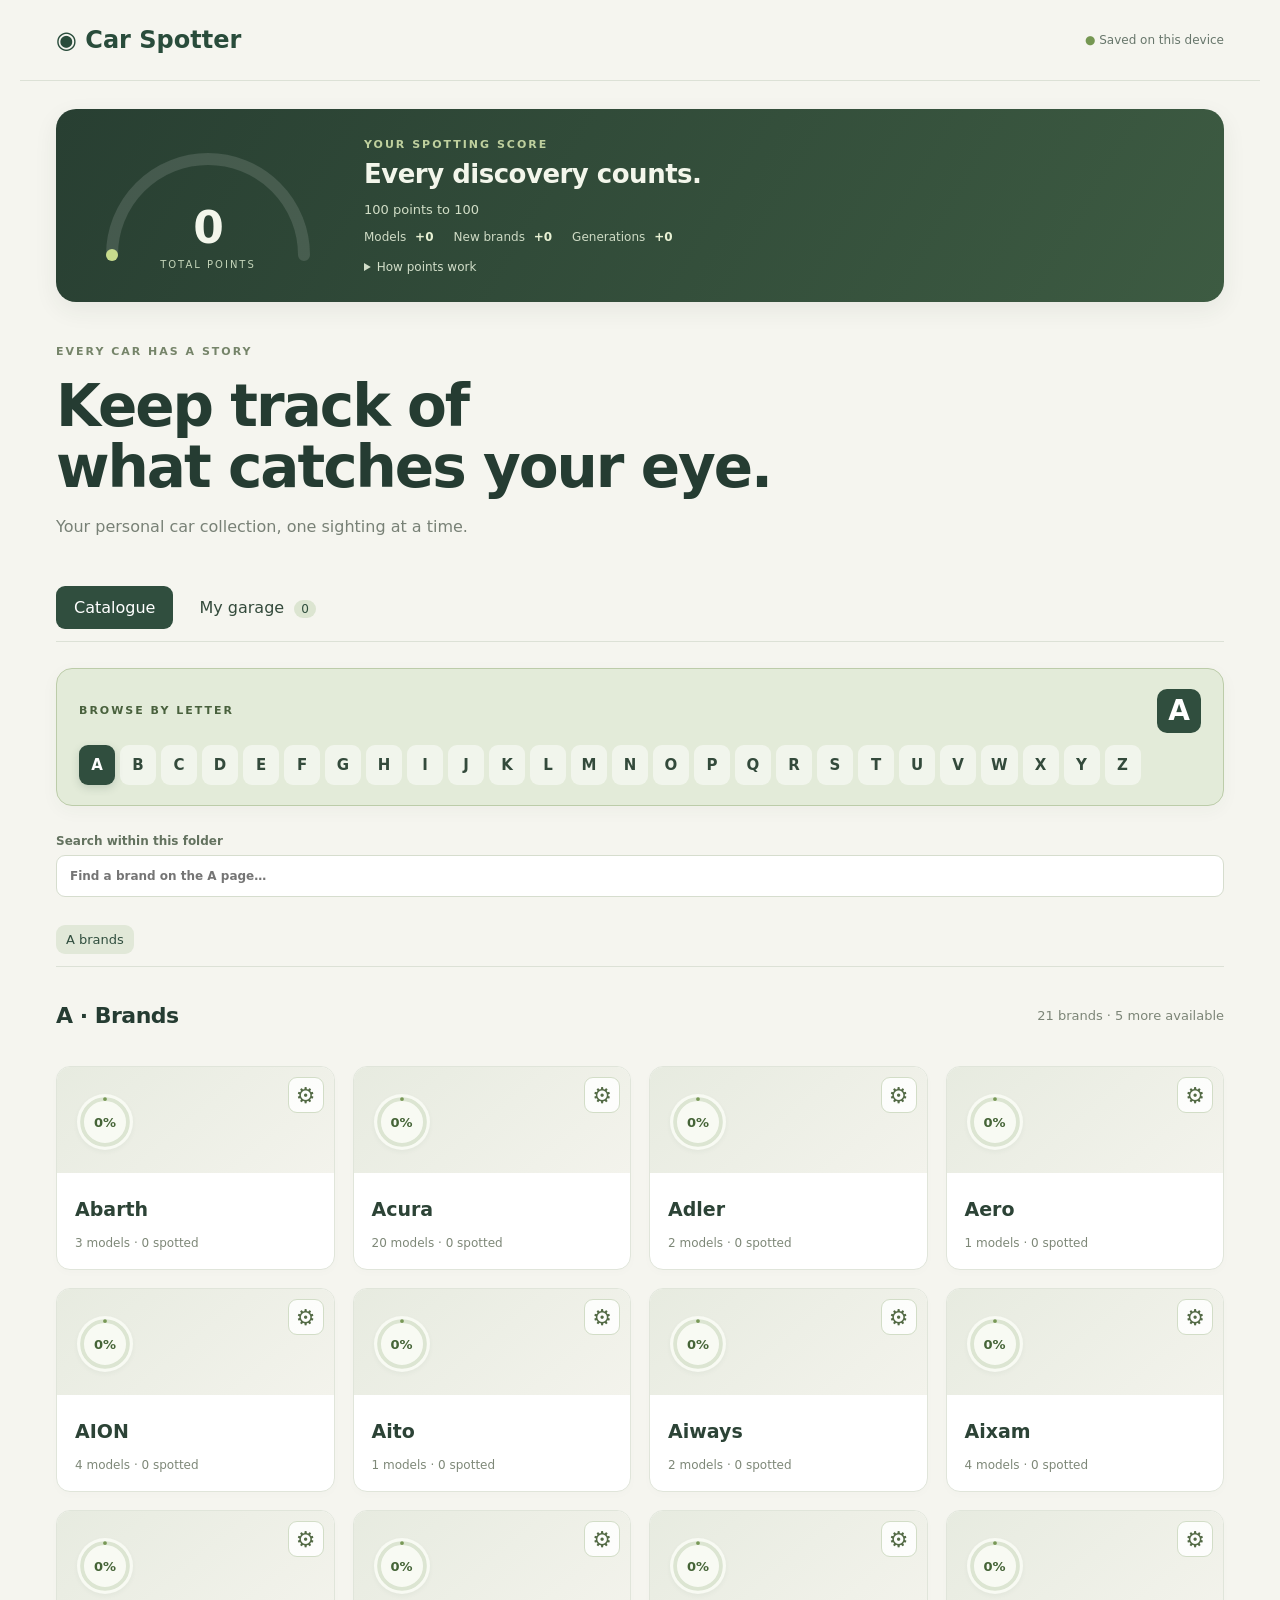
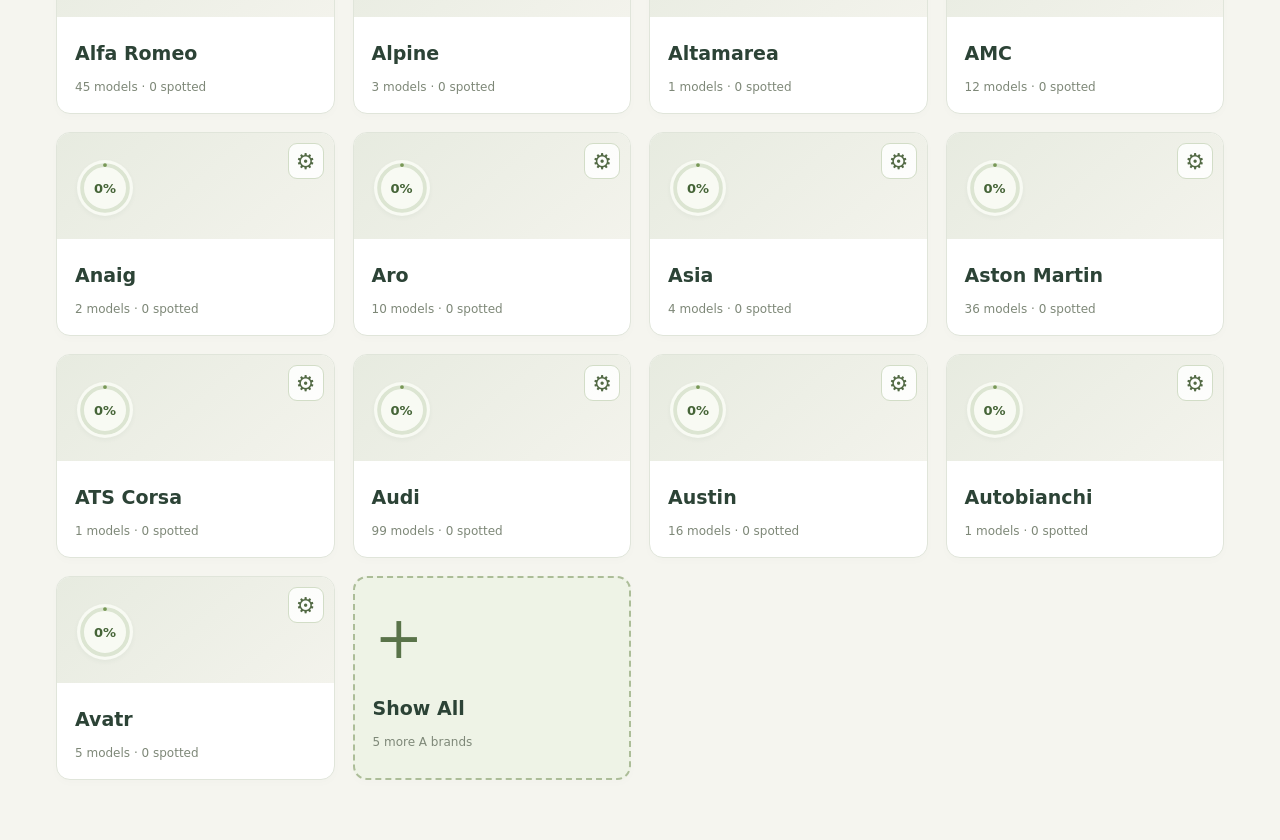
==== web/index.html @ e7f04f4d "Add discovery points system and home score gauge" ====
<!doctype html>
<html lang="en">
<head>
<meta charset="utf-8"><meta name="viewport" content="width=device-width, initial-scale=1">
<title>Car Spotter</title><link rel="stylesheet" href="styles.css">
</head>
<body>
<header><a class="logo" href="#">◉ Car Spotter</a><span class="local">Saved on this device</span></header>
<main>
<section class="score-panel" aria-labelledby="score-heading">
  <div class="score-instrument" id="score-gauge" role="img" aria-label="0 total points">
    <svg viewBox="0 0 240 145" aria-hidden="true"><path class="score-track" d="M 24 122 A 96 96 0 0 1 216 122"/><path id="score-fill" d="M 24 122 A 96 96 0 0 1 216 122" pathLength="100" stroke-dasharray="0 100"/></svg>
    <div class="score-reading"><strong id="score-total" aria-live="polite">0</strong><span>TOTAL POINTS</span></div>
  </div>
  <div class="score-copy"><p class="eyebrow">YOUR SPOTTING SCORE</p><h2 id="score-heading">Every discovery counts.</h2><p id="score-target">100 points to 100</p><div class="score-breakdown"><span>Models <b id="score-models">+0</b></span><span>New brands <b id="score-brands">+0</b></span><span>Generations <b id="score-generations">+0</b></span></div>
  <details class="score-rules"><summary>How points work</summary><p>+1 for each distinct model, +20 for the first discovery of each brand, and +1 for each distinct identified generation. Engine and trim choices, photos, and repeat sightings add no extra points.</p><p>Example: your first BMW X5 earns 21 points; identifying it as an F15 adds 1 more. Identifying a different X5 generation adds 1 point. Scores reflect your saved sightings, including earlier sightings. Deleting the last record of a discovery removes its points.</p><p>Your score is saved through sightings in this browser. Account sync is not available yet.</p></details></div>
</section>
<section class="intro"><p class="eyebrow">EVERY CAR HAS A STORY</p><h1>Keep track of<br>what catches your eye.</h1><p>Your personal car collection, one sighting at a time.</p></section>
<nav aria-label="Views"><button id="catalogue-tab" class="active">Catalogue</button><button id="garage-tab">My garage <span id="count">0</span></button></nav>
<p id="status" role="status"></p>
<nav id="alphabet" aria-label="Filter brands by first letter"></nav>
<section id="catalogue-view">
<div class="filters"><label class="search">Search within this folder<input id="search" type="search" placeholder="Find a brand…"></label></div>
<nav id="breadcrumbs" aria-label="Catalogue folders"></nav>
<div class="section-heading"><h2 id="folder-title">Brands</h2><span id="results"></span></div>
<div id="folder-info"></div>
<div id="cars" class="grid"></div>
<section id="additional-section" hidden aria-labelledby="additional-title"><h3 id="additional-title">More brands</h3><div id="additional-brands" class="grid"></div></section><button id="more" class="secondary">Show more cars</button>
</section>
<section id="garage-view" hidden><div class="section-heading"><h2>Your collection</h2><span id="progress"></span></div><p class="muted">Repeat sightings are welcome. Your photos stay in this browser.</p><div id="sightings" class="grid"></div><button id="export" class="secondary">Export sightings backup</button></section>
</main>
<dialog id="detail"><button class="close" aria-label="Close car card">×</button><div id="detail-content"></div></dialog>
<dialog id="log"><button class="close" aria-label="Close sighting form">×</button><p class="eyebrow">ADD TO YOUR COLLECTION</p><h2 id="log-title"></h2><form id="log-form"><label>Generation<select id="generation"></select></label><label>Specification<select id="specification"></select></label><label>Short note <span class="muted">optional</span><textarea id="note" maxlength="500" rows="3" placeholder="Where did you see it? What stood out?"></textarea></label><label class="photo-picker">Photo <span class="muted">optional</span><input id="photo" type="file" accept="image/*"></label><img id="preview" alt="Selected sighting photo" hidden><p class="muted small">A photo records your sighting; it is not independently verified.</p><p id="form-error" role="alert"></p><button type="submit" class="primary">Save sighting</button></form></dialog>
<script type="module" src="app.js"></script>
</body></html>
---- web/styles.css ----
:root{font-family:Inter,ui-sans-serif,system-ui,sans-serif;color:#253c32;background:#f5f5ef;font-synthesis:none}*{box-sizing:border-box}body{margin:0}header{max-width:1240px;margin:auto;padding:26px 36px;display:flex;align-items:center;justify-content:space-between;border-bottom:1px solid #dce1d6}.logo{text-decoration:none;color:#294c3b;font-size:24px;font-weight:750}.local{font-size:12px;color:#67766b}.local:before{content:'● ';color:#759752}main{max-width:1240px;margin:auto;padding:0 36px 60px}.intro{padding:54px 0 34px}.eyebrow{font-size:11px;letter-spacing:2px;font-weight:750;color:#758469}h1{font-size:clamp(36px,5vw,58px);line-height:1.06;letter-spacing:-2px;font-weight:650;margin:18px 0}h2{font-size:22px;letter-spacing:-.5px}.intro>p:last-child,.muted{color:#788176}nav{display:flex;gap:8px;border-bottom:1px solid #dce1d6;padding-bottom:12px}button,input,select,textarea{font:inherit}button{cursor:pointer;border:0;border-radius:9px;padding:12px 18px;color:#334a3b;background:transparent}button:hover{background:#e2e8dc}button:disabled{opacity:.5;cursor:wait}nav .active,.primary{background:#304e3e;color:white}nav .active:hover,.primary:hover{background:#243f30}#count{background:#dce5d1;color:#304e3e;border-radius:12px;padding:2px 7px;margin-left:5px;font-size:12px}.filters{display:flex;gap:16px;margin:28px 0}label{display:block;font-size:12px;font-weight:650;color:#63725f}input,select,textarea{display:block;width:100%;border:1px solid #d6ddce;border-radius:9px;padding:13px;background:#fff;color:#283e31;margin-top:7px;outline-offset:3px}.search{flex:1}.filters>label:last-child{width:230px}.section-heading{display:flex;align-items:center;justify-content:space-between;gap:12px}.section-heading>span{color:#7c8577;font-size:13px}.grid{display:grid;grid-template-columns:repeat(4,minmax(0,1fr));gap:18px}.card{background:#fff;border:1px solid #e0e5da;border-radius:14px;overflow:hidden;text-align:left;padding:0;color:#2c4336;box-shadow:0 3px 10px #22332204}.card:hover{background:#fff;box-shadow:0 5px 20px #22332212;transform:translateY(-2px)}.visual{height:146px;background:linear-gradient(140deg,#e7ebe0,#f3f3ec);display:flex;align-items:center;justify-content:center;position:relative}.visual svg{width:140px;color:#93a18b}.placeholder{position:absolute;bottom:10px;font-size:10px;color:#788574}.card-body{padding:18px}.brand-name{font-size:10px;letter-spacing:1.5px;text-transform:uppercase;color:#829174}.car-name{font-size:19px;font-weight:650;margin:7px 0 12px;overflow-wrap:anywhere}.meta{font-size:12px;color:#7e8878}.badge{color:#496b35;background:#eef3e5;padding:4px 7px;border-radius:6px;font-size:11px;float:right}.secondary{border:1px solid #d5deca;background:#fdfdf8;margin:26px auto 0;display:block}#status{color:#856326;font-size:13px;min-height:0}#status:empty{display:none}dialog{border:1px solid #dce3d4;border-radius:20px;width:min(520px,calc(100% - 28px));max-height:90vh;padding:28px;color:#2c4336;background:#fafbf6}dialog::backdrop{background:#17271d80;backdrop-filter:blur(4px)}.close{float:right;font-size:26px;padding:0 7px}.detail-visual{margin:18px -4px;border-radius:12px;overflow:hidden}.detail-visual .visual{height:190px}dialog h2{font-size:28px}dialog form label{margin:18px 0}dialog .primary{width:100%;margin-top:10px}.small{font-size:12px;line-height:1.5}#preview,.sighting-photo{width:100%;max-height:240px;object-fit:contain;border-radius:8px}#form-error{color:#a0382e}.sighting-photo{height:146px;object-fit:cover}.empty{grid-column:1/-1;background:#ebeee3;padding:40px;border-radius:14px;text-align:center}.note{white-space:pre-wrap;overflow-wrap:anywhere;font-size:14px;line-height:1.5}.delete{color:#975347;border:1px solid #e7d8ce;padding:7px 12px;margin-top:14px;font-size:12px}.date{font-size:12px;color:#818a7a}#detail-content .primary{width:100%}body:has(dialog[open]){overflow:hidden}@media(max-width:1000px){.grid{grid-template-columns:repeat(3,minmax(0,1fr))}}@media(max-width:720px){header{padding:20px}.local{font-size:10px}main{padding:0 20px 40px}.intro{padding-top:34px}.grid{grid-template-columns:repeat(2,minmax(0,1fr))}.filters{flex-direction:column}.filters>label:last-child{width:100%}.section-heading{align-items:flex-start}.visual{height:120px}.card-body{padding:13px}.car-name{font-size:17px}.badge{float:none;display:inline-block;margin-top:6px}.section-heading>span{padding-top:22px;font-size:11px}}@media(max-width:360px){.grid{grid-template-columns:1fr}}

#breadcrumbs{align-items:center;flex-wrap:wrap;margin-bottom:18px;font-size:13px;color:#849078}#breadcrumbs button{padding:7px 10px}#breadcrumbs button:last-child{background:#e1e8d8;color:#304e3e}.folder-icon{font-size:66px;color:#8a9d71;padding:16px 20px 0;background:linear-gradient(140deg,#e7ebe0,#f3f3ec)}.folder-card{min-height:180px}.spec-panel{max-width:560px;background:white;border:1px solid #e0e5da;border-radius:14px;padding:22px;margin-bottom:24px}#folder-info{margin-bottom:20px}[hidden]{display:none!important}

#alphabet{display:flex;flex-wrap:wrap;gap:5px;margin-top:26px;padding:12px;border:1px solid #dce1d6;border-radius:12px;background:#fafbf6}#alphabet button{padding:8px 10px;min-width:34px;font-size:13px;font-weight:650}#alphabet button[aria-pressed=true]{background:#304e3e;color:white}#alphabet button:disabled{opacity:.28;cursor:default}#alphabet button:focus-visible{outline:2px solid #496b35;outline-offset:2px}

#alphabet{display:block;padding:20px 22px;background:#e3ebd9;border:1px solid #bccca9;box-shadow:0 5px 18px #304e3e0a;border-radius:16px}.alphabet-heading{display:flex;justify-content:space-between;align-items:center;margin-bottom:12px}.alphabet-heading .eyebrow{color:#49613d;letter-spacing:2px}.letter-current{display:flex;align-items:center;justify-content:center;width:44px;height:44px;background:#304e3e;border-radius:10px;color:white;font-size:28px;font-weight:750}.alphabet-letters{display:flex;gap:5px;flex-wrap:wrap}#alphabet button{min-width:36px;min-height:40px;font-size:15px;background:#ffffff80}#alphabet button[aria-pressed=true]{background:#304e3e;box-shadow:0 3px 8px #304e3e30}.show-all-card{border:2px dashed #acbd98;background:#eef3e6}.show-all-card .folder-icon{background:transparent;color:#597349;font-size:58px}.show-all-card:hover{background:#e3ecd8}#additional-section{border-top:1px solid #d2ddc7;margin-top:32px;padding-top:16px}#additional-title{color:#647657;font-weight:600}@media(max-width:720px){#alphabet{padding:16px}.alphabet-letters{gap:4px}#alphabet button{min-width:34px;padding:8px}.letter-current{font-size:24px;width:38px;height:38px}}

.brand-card{position:relative;overflow:visible}.brand-open{display:block;text-align:left;width:100%;height:100%;padding:0;border-radius:13px;overflow:hidden;color:inherit;background:transparent}.brand-open:hover{background:transparent}.card-settings{position:absolute;top:10px;right:10px;z-index:1}.card-settings[open]{z-index:5}.card-settings summary{list-style:none;cursor:pointer;display:flex;align-items:center;justify-content:center;width:36px;height:36px;background:#ffffffd9;border:1px solid #d2ddc7;border-radius:9px;font-size:22px;color:#536a45}.card-settings summary::-webkit-details-marker{display:none}.card-settings summary:focus-visible{outline:2px solid #304e3e;outline-offset:2px}.card-settings-menu{position:absolute;right:0;top:42px;min-width:200px;padding:6px;background:white;border:1px solid #d5deca;border-radius:10px;box-shadow:0 8px 24px #21362322}.card-settings-menu button{display:block;width:100%;text-align:left;font-size:13px;white-space:nowrap}.brand-card:has(.card-settings[open]){z-index:4}.brand-card:hover{transform:none}
@media(max-width:720px){.brand-card:nth-child(odd) .card-settings-menu{left:0;right:auto}}
.folder-art{position:relative}.folder-art .folder-icon{min-height:106px}.completion-circle{position:absolute;left:20px;top:27px;width:56px;height:56px;display:grid;place-items:center;color:#456437;background:#f8faf3;border-radius:50%;box-shadow:0 2px 5px #304e3e0c}.folder-art:has(.completion-circle) .folder-icon{color:transparent}.completion-circle svg{position:absolute;width:100%;height:100%;transform:rotate(-90deg)}.completion-circle circle{fill:none;stroke-width:3}.completion-track{stroke:#dce5d2}.completion-fill{stroke:#789856;stroke-linecap:round}.completion-circle>span{font-size:13px;font-weight:750}.completion-circle.complete{color:#28583a;background:#eff7e9}.complete .completion-fill{stroke:#377446}.completion-circle.unavailable{color:#8a9383}.completion-circle.unavailable .completion-fill{stroke:none}
.score-panel{margin:28px 0 0;padding:24px 32px;display:flex;align-items:center;gap:36px;border-radius:20px;background:linear-gradient(120deg,#283f32,#3d5b42);color:#f3f6eb;box-shadow:0 8px 24px #263b3012}.score-instrument{position:relative;width:240px;flex-shrink:0}.score-instrument svg{display:block;width:100%}.score-track,#score-fill{fill:none;stroke-width:12;stroke-linecap:round}.score-track{stroke:#ffffff20}#score-fill{stroke:#c7db8c;transition:stroke-dasharray .5s ease}.score-reading{position:absolute;left:0;right:0;bottom:8px;text-align:center;display:flex;flex-direction:column}.score-reading strong{font-size:44px;line-height:1.15;font-variant-numeric:tabular-nums;letter-spacing:-1px}.score-reading span{font-size:10px;letter-spacing:2px;color:#c4d4b9;margin-top:5px}.score-copy{flex:1;min-width:0}.score-copy .eyebrow{color:#bfd09e;margin:0 0 8px}.score-copy h2{font-size:26px;margin:0 0 8px}.score-copy>p:not(.eyebrow){font-size:13px;color:#d1ddc6}.score-breakdown{display:flex;flex-wrap:wrap;gap:8px 20px;font-size:12px;color:#cfdbc5}.score-breakdown b{color:#e8f1d4;margin-left:5px}.score-rules{margin-top:16px;font-size:12px;color:#d2dec9}.score-rules summary{cursor:pointer;width:fit-content}.score-rules p{max-width:640px;line-height:1.6}.intro{padding-top:32px}@media(max-width:720px){.score-panel{padding:20px;gap:14px;flex-direction:column;align-items:stretch}.score-instrument{width:210px;align-self:center}.score-copy h2{font-size:23px}.score-breakdown{gap:8px 15px}.score-reading strong{font-size:38px}}@media(prefers-reduced-motion:reduce){#score-fill{transition:none}}
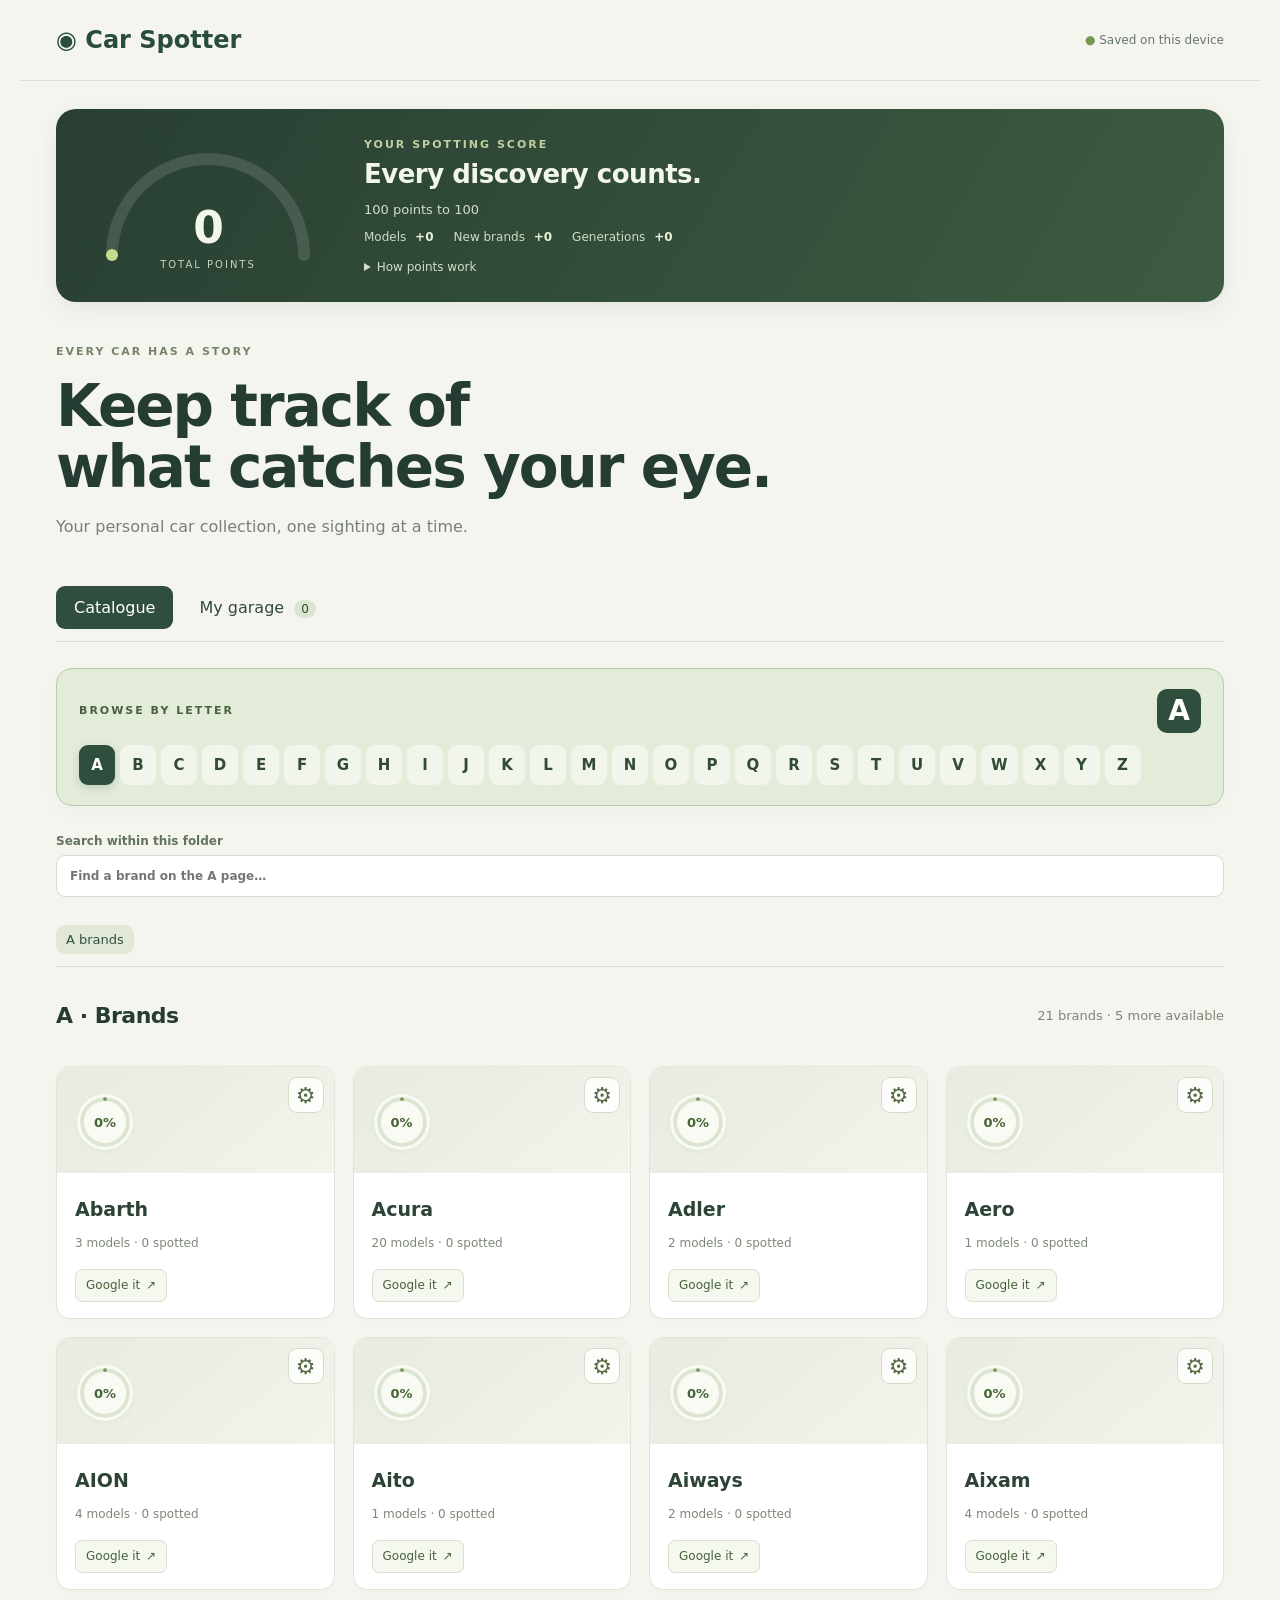
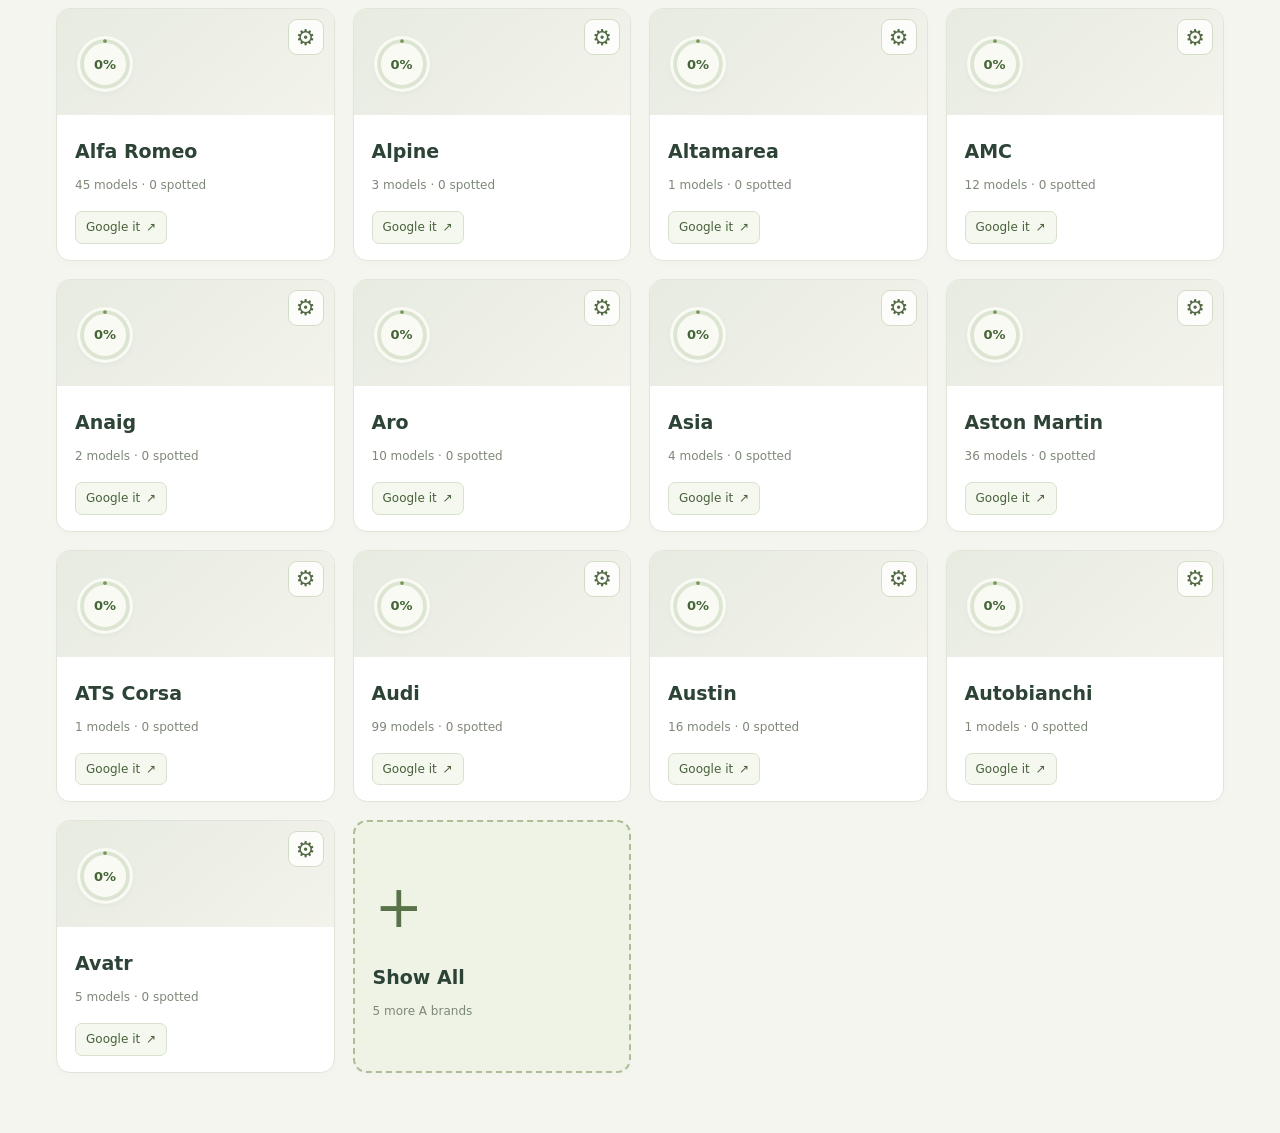
==== commit 2602c87d: "Organize BMW catalogue by chassis, facelift, body style and engine" ====
--- a/web/index.html
+++ b/web/index.html
@@ -30,6 +30,6 @@
 <section id="garage-view" hidden><div class="section-heading"><h2>Your collection</h2><span id="progress"></span></div><p class="muted">Repeat sightings are welcome. Your photos stay in this browser.</p><div id="sightings" class="grid"></div><button id="export" class="secondary">Export sightings backup</button></section>
 </main>
 <dialog id="detail"><button class="close" aria-label="Close car card">×</button><div id="detail-content"></div></dialog>
-<dialog id="log"><button class="close" aria-label="Close sighting form">×</button><p class="eyebrow">ADD TO YOUR COLLECTION</p><h2 id="log-title"></h2><form id="log-form"><label>Generation<select id="generation"></select></label><label>Specification<select id="specification"></select></label><label>Short note <span class="muted">optional</span><textarea id="note" maxlength="500" rows="3" placeholder="Where did you see it? What stood out?"></textarea></label><label class="photo-picker">Photo <span class="muted">optional</span><input id="photo" type="file" accept="image/*"></label><img id="preview" alt="Selected sighting photo" hidden><p class="muted small">A photo records your sighting; it is not independently verified.</p><p id="form-error" role="alert"></p><button type="submit" class="primary">Save sighting</button></form></dialog>
+<dialog id="log"><button class="close" aria-label="Close sighting form">×</button><p class="eyebrow">ADD TO YOUR COLLECTION</p><h2 id="log-title"></h2><form id="log-form"><label>Generation<select id="generation"></select></label><label>Body style<select id="body-style"></select></label><label>Engine / designation<select id="engine"></select></label><label>Technical reference (optional)<select id="specification"></select></label><label>Short note <span class="muted">optional</span><textarea id="note" maxlength="500" rows="3" placeholder="Where did you see it? What stood out?"></textarea></label><label class="photo-picker">Photo <span class="muted">optional</span><input id="photo" type="file" accept="image/*"></label><img id="preview" alt="Selected sighting photo" hidden><p class="muted small">A photo records your sighting; it is not independently verified.</p><p id="form-error" role="alert"></p><button type="submit" class="primary">Save sighting</button></form></dialog>
 <script type="module" src="app.js"></script>
 </body></html>
--- a/web/styles.css
+++ b/web/styles.css
@@ -10,3 +10,4 @@
 @media(max-width:720px){.brand-card:nth-child(odd) .card-settings-menu{left:0;right:auto}}
 .folder-art{position:relative}.folder-art .folder-icon{min-height:106px}.completion-circle{position:absolute;left:20px;top:27px;width:56px;height:56px;display:grid;place-items:center;color:#456437;background:#f8faf3;border-radius:50%;box-shadow:0 2px 5px #304e3e0c}.folder-art:has(.completion-circle) .folder-icon{color:transparent}.completion-circle svg{position:absolute;width:100%;height:100%;transform:rotate(-90deg)}.completion-circle circle{fill:none;stroke-width:3}.completion-track{stroke:#dce5d2}.completion-fill{stroke:#789856;stroke-linecap:round}.completion-circle>span{font-size:13px;font-weight:750}.completion-circle.complete{color:#28583a;background:#eff7e9}.complete .completion-fill{stroke:#377446}.completion-circle.unavailable{color:#8a9383}.completion-circle.unavailable .completion-fill{stroke:none}
 .score-panel{margin:28px 0 0;padding:24px 32px;display:flex;align-items:center;gap:36px;border-radius:20px;background:linear-gradient(120deg,#283f32,#3d5b42);color:#f3f6eb;box-shadow:0 8px 24px #263b3012}.score-instrument{position:relative;width:240px;flex-shrink:0}.score-instrument svg{display:block;width:100%}.score-track,#score-fill{fill:none;stroke-width:12;stroke-linecap:round}.score-track{stroke:#ffffff20}#score-fill{stroke:#c7db8c;transition:stroke-dasharray .5s ease}.score-reading{position:absolute;left:0;right:0;bottom:8px;text-align:center;display:flex;flex-direction:column}.score-reading strong{font-size:44px;line-height:1.15;font-variant-numeric:tabular-nums;letter-spacing:-1px}.score-reading span{font-size:10px;letter-spacing:2px;color:#c4d4b9;margin-top:5px}.score-copy{flex:1;min-width:0}.score-copy .eyebrow{color:#bfd09e;margin:0 0 8px}.score-copy h2{font-size:26px;margin:0 0 8px}.score-copy>p:not(.eyebrow){font-size:13px;color:#d1ddc6}.score-breakdown{display:flex;flex-wrap:wrap;gap:8px 20px;font-size:12px;color:#cfdbc5}.score-breakdown b{color:#e8f1d4;margin-left:5px}.score-rules{margin-top:16px;font-size:12px;color:#d2dec9}.score-rules summary{cursor:pointer;width:fit-content}.score-rules p{max-width:640px;line-height:1.6}.intro{padding-top:32px}@media(max-width:720px){.score-panel{padding:20px;gap:14px;flex-direction:column;align-items:stretch}.score-instrument{width:210px;align-self:center}.score-copy h2{font-size:23px}.score-breakdown{gap:8px 15px}.score-reading strong{font-size:38px}}@media(prefers-reduced-motion:reduce){#score-fill{transition:none}}
+.card-links{padding:0 18px 16px}.google-link{display:inline-flex;gap:6px;align-items:center;padding:7px 10px;border:1px solid #d7e1ce;border-radius:7px;font-size:12px;text-decoration:none;color:#48613b;background:#f5f8ef;line-height:1.4}.google-link:hover{background:#e3ecd8;color:#294c32}.google-link:focus-visible{outline:2px solid #304e3e;outline-offset:3px}.brand-card>.brand-open,.search-card>.brand-open{height:auto}.spec-panel>.google-link,#detail-content>.google-link,#folder-info>.google-link{margin:0 10px 12px 0}.card-body>.google-link{margin:10px 10px 0 0}
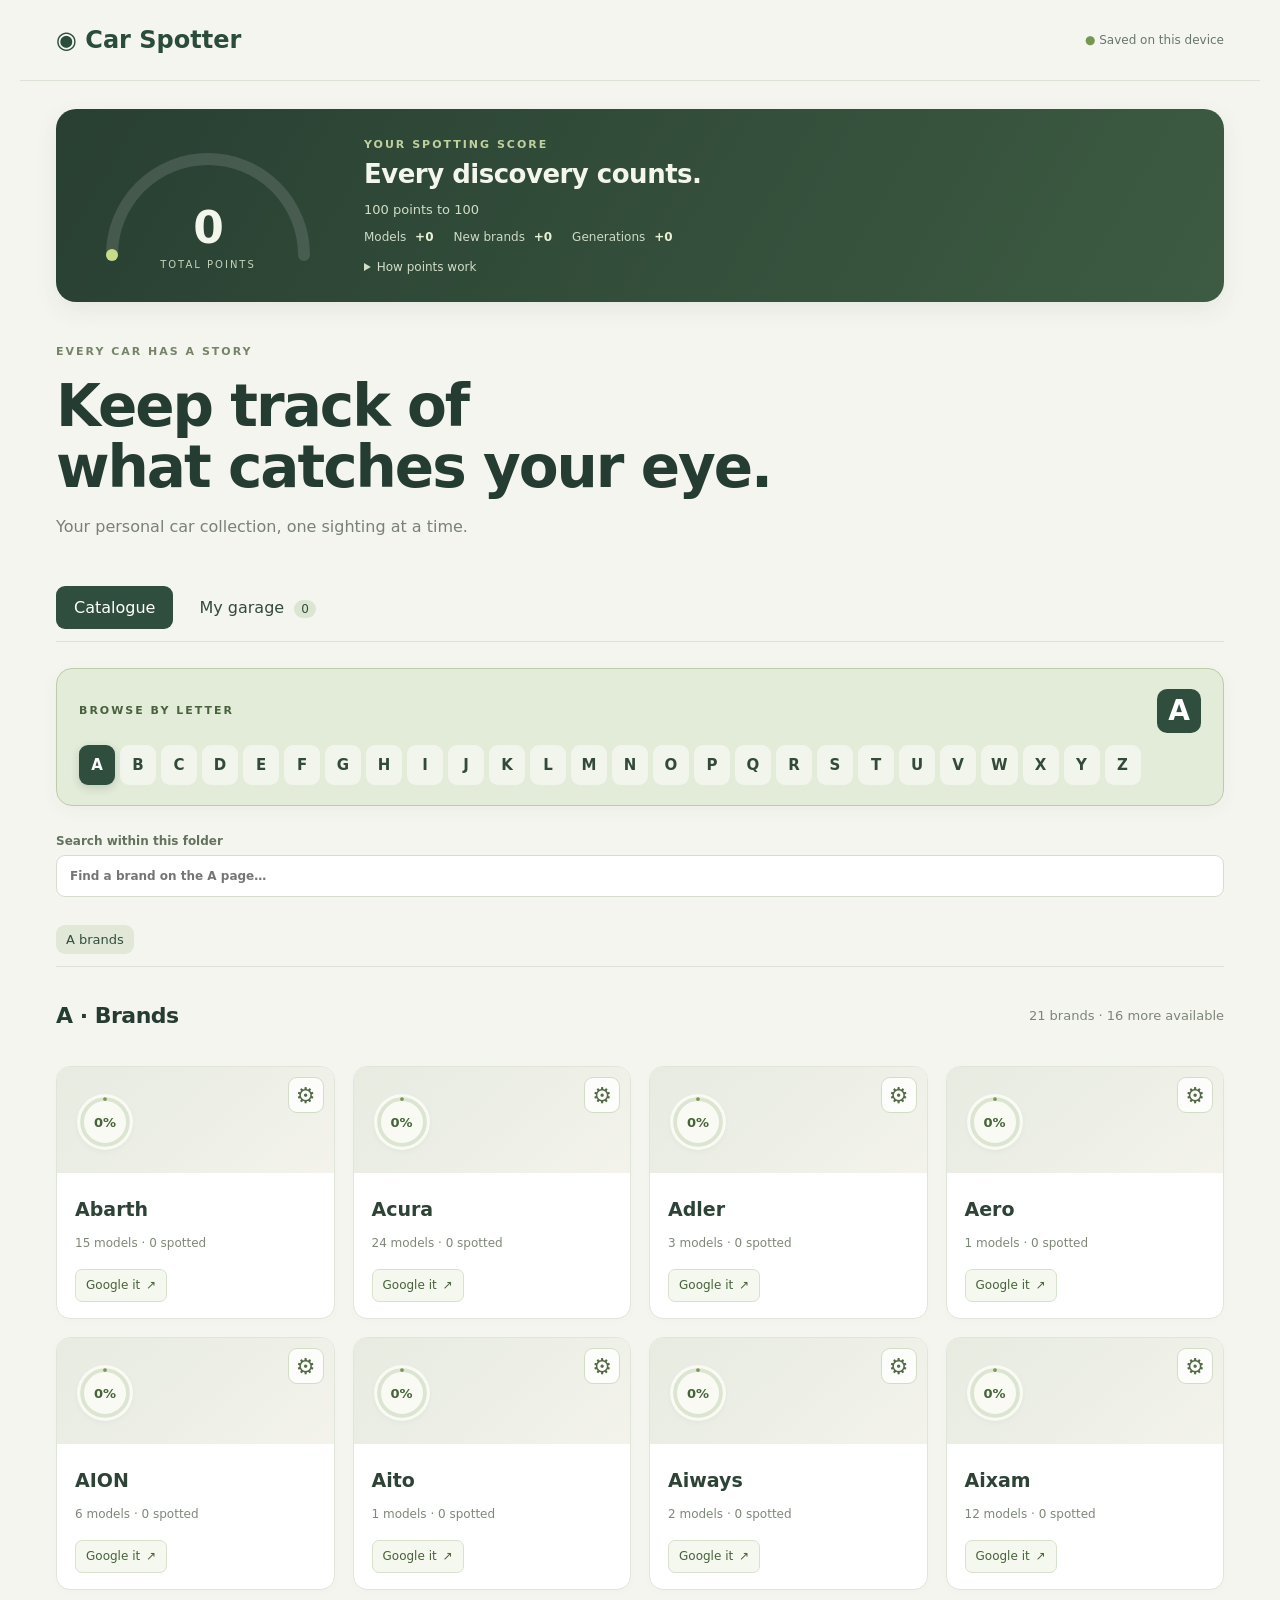
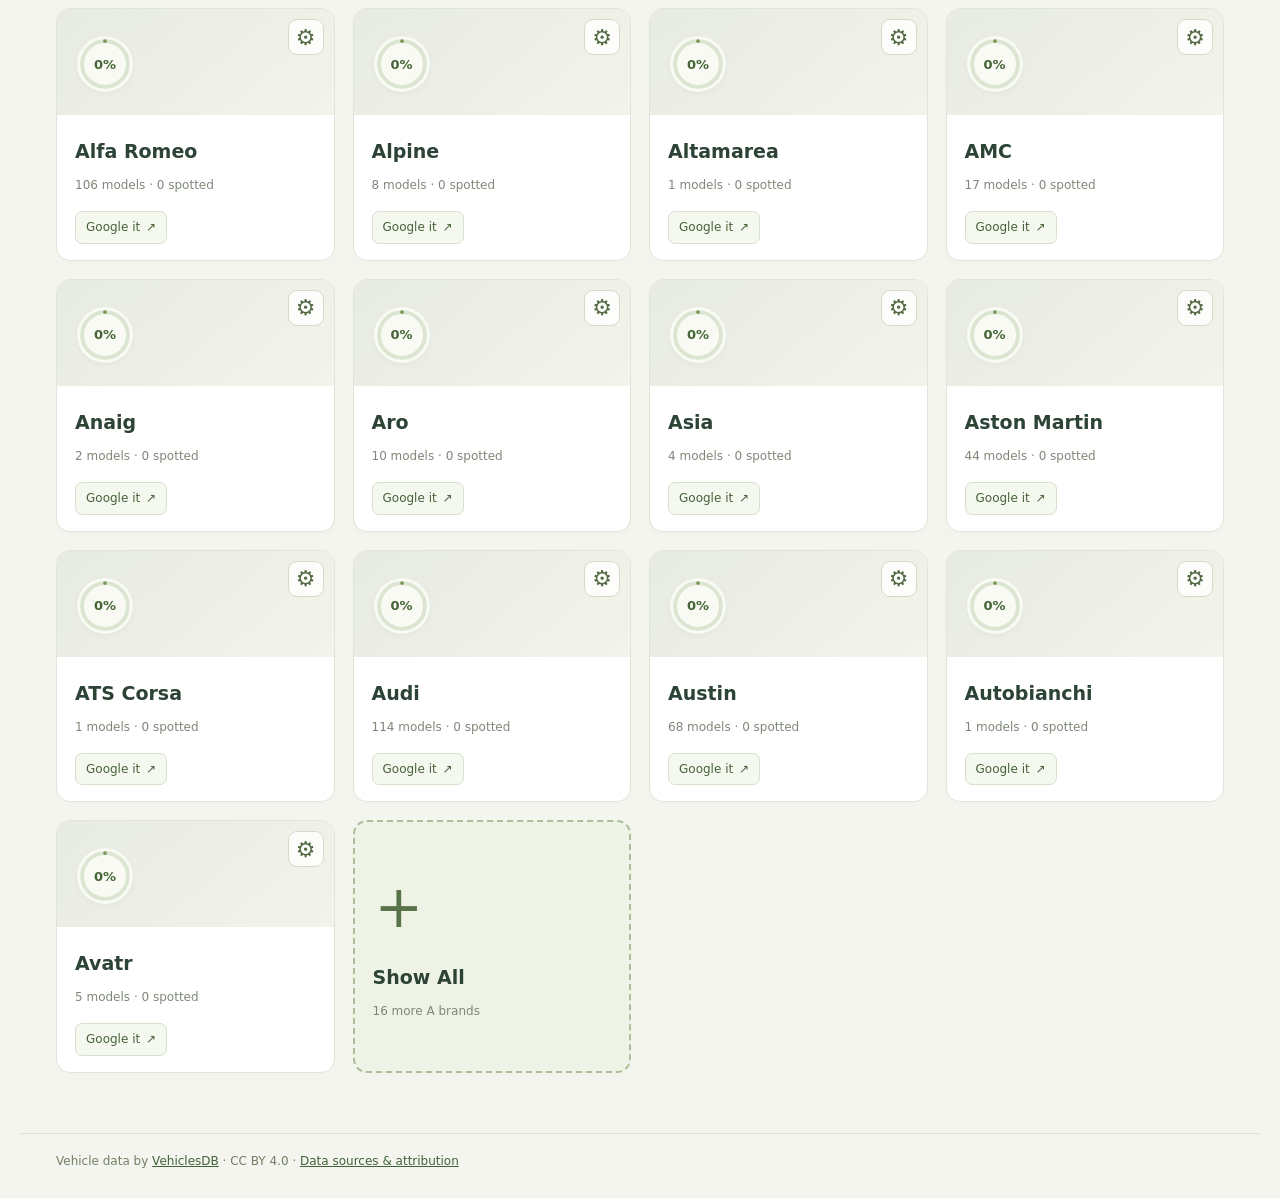
==== commit f5dfb170: "Expand catalogue with reconciled mobile.de and VehiclesDB model references" ====
--- a/web/index.html
+++ b/web/index.html
@@ -29,6 +29,7 @@
 </section>
 <section id="garage-view" hidden><div class="section-heading"><h2>Your collection</h2><span id="progress"></span></div><p class="muted">Repeat sightings are welcome. Your photos stay in this browser.</p><div id="sightings" class="grid"></div><button id="export" class="secondary">Export sightings backup</button></section>
 </main>
+<footer class="site-footer">Vehicle data by <a href="https://vehiclesdb.com" target="_blank" rel="noopener noreferrer">VehiclesDB</a> · CC BY 4.0 · <a href="credits.html">Data sources &amp; attribution</a></footer>
 <dialog id="detail"><button class="close" aria-label="Close car card">×</button><div id="detail-content"></div></dialog>
 <dialog id="log"><button class="close" aria-label="Close sighting form">×</button><p class="eyebrow">ADD TO YOUR COLLECTION</p><h2 id="log-title"></h2><form id="log-form"><label>Generation<select id="generation"></select></label><label>Body style<select id="body-style"></select></label><label>Engine / designation<select id="engine"></select></label><label>Technical reference (optional)<select id="specification"></select></label><label>Short note <span class="muted">optional</span><textarea id="note" maxlength="500" rows="3" placeholder="Where did you see it? What stood out?"></textarea></label><label class="photo-picker">Photo <span class="muted">optional</span><input id="photo" type="file" accept="image/*"></label><img id="preview" alt="Selected sighting photo" hidden><p class="muted small">A photo records your sighting; it is not independently verified.</p><p id="form-error" role="alert"></p><button type="submit" class="primary">Save sighting</button></form></dialog>
 <script type="module" src="app.js"></script>
--- a/web/styles.css
+++ b/web/styles.css
@@ -11,3 +11,4 @@
 .folder-art{position:relative}.folder-art .folder-icon{min-height:106px}.completion-circle{position:absolute;left:20px;top:27px;width:56px;height:56px;display:grid;place-items:center;color:#456437;background:#f8faf3;border-radius:50%;box-shadow:0 2px 5px #304e3e0c}.folder-art:has(.completion-circle) .folder-icon{color:transparent}.completion-circle svg{position:absolute;width:100%;height:100%;transform:rotate(-90deg)}.completion-circle circle{fill:none;stroke-width:3}.completion-track{stroke:#dce5d2}.completion-fill{stroke:#789856;stroke-linecap:round}.completion-circle>span{font-size:13px;font-weight:750}.completion-circle.complete{color:#28583a;background:#eff7e9}.complete .completion-fill{stroke:#377446}.completion-circle.unavailable{color:#8a9383}.completion-circle.unavailable .completion-fill{stroke:none}
 .score-panel{margin:28px 0 0;padding:24px 32px;display:flex;align-items:center;gap:36px;border-radius:20px;background:linear-gradient(120deg,#283f32,#3d5b42);color:#f3f6eb;box-shadow:0 8px 24px #263b3012}.score-instrument{position:relative;width:240px;flex-shrink:0}.score-instrument svg{display:block;width:100%}.score-track,#score-fill{fill:none;stroke-width:12;stroke-linecap:round}.score-track{stroke:#ffffff20}#score-fill{stroke:#c7db8c;transition:stroke-dasharray .5s ease}.score-reading{position:absolute;left:0;right:0;bottom:8px;text-align:center;display:flex;flex-direction:column}.score-reading strong{font-size:44px;line-height:1.15;font-variant-numeric:tabular-nums;letter-spacing:-1px}.score-reading span{font-size:10px;letter-spacing:2px;color:#c4d4b9;margin-top:5px}.score-copy{flex:1;min-width:0}.score-copy .eyebrow{color:#bfd09e;margin:0 0 8px}.score-copy h2{font-size:26px;margin:0 0 8px}.score-copy>p:not(.eyebrow){font-size:13px;color:#d1ddc6}.score-breakdown{display:flex;flex-wrap:wrap;gap:8px 20px;font-size:12px;color:#cfdbc5}.score-breakdown b{color:#e8f1d4;margin-left:5px}.score-rules{margin-top:16px;font-size:12px;color:#d2dec9}.score-rules summary{cursor:pointer;width:fit-content}.score-rules p{max-width:640px;line-height:1.6}.intro{padding-top:32px}@media(max-width:720px){.score-panel{padding:20px;gap:14px;flex-direction:column;align-items:stretch}.score-instrument{width:210px;align-self:center}.score-copy h2{font-size:23px}.score-breakdown{gap:8px 15px}.score-reading strong{font-size:38px}}@media(prefers-reduced-motion:reduce){#score-fill{transition:none}}
 .card-links{padding:0 18px 16px}.google-link{display:inline-flex;gap:6px;align-items:center;padding:7px 10px;border:1px solid #d7e1ce;border-radius:7px;font-size:12px;text-decoration:none;color:#48613b;background:#f5f8ef;line-height:1.4}.google-link:hover{background:#e3ecd8;color:#294c32}.google-link:focus-visible{outline:2px solid #304e3e;outline-offset:3px}.brand-card>.brand-open,.search-card>.brand-open{height:auto}.spec-panel>.google-link,#detail-content>.google-link,#folder-info>.google-link{margin:0 10px 12px 0}.card-body>.google-link{margin:10px 10px 0 0}
+.reference-options{margin-top:18px;padding:16px;background:#edf2e5;border:1px solid #d4dfc7;border-radius:10px;font-size:13px}.reference-options summary{cursor:pointer;font-weight:600}.reference-options ul{list-style:none;padding:0;max-height:320px;overflow:auto}.reference-options li{display:flex;align-items:center;justify-content:space-between;gap:12px;padding:8px 0;border-bottom:1px solid #dce5d2}.site-footer{max-width:1240px;margin:auto;padding:20px 36px 30px;border-top:1px solid #dce1d6;font-size:12px;color:#718064}.site-footer a,.credits a{color:#41623a}.credits{max-width:1000px;line-height:1.6}.source-notices{white-space:pre-wrap;overflow-wrap:anywhere;font:12px/1.6 ui-monospace,monospace;background:#edf2e5;padding:20px;border-radius:12px}@media(max-width:720px){.site-footer{padding:20px}.reference-options li{align-items:flex-start;flex-wrap:wrap}}
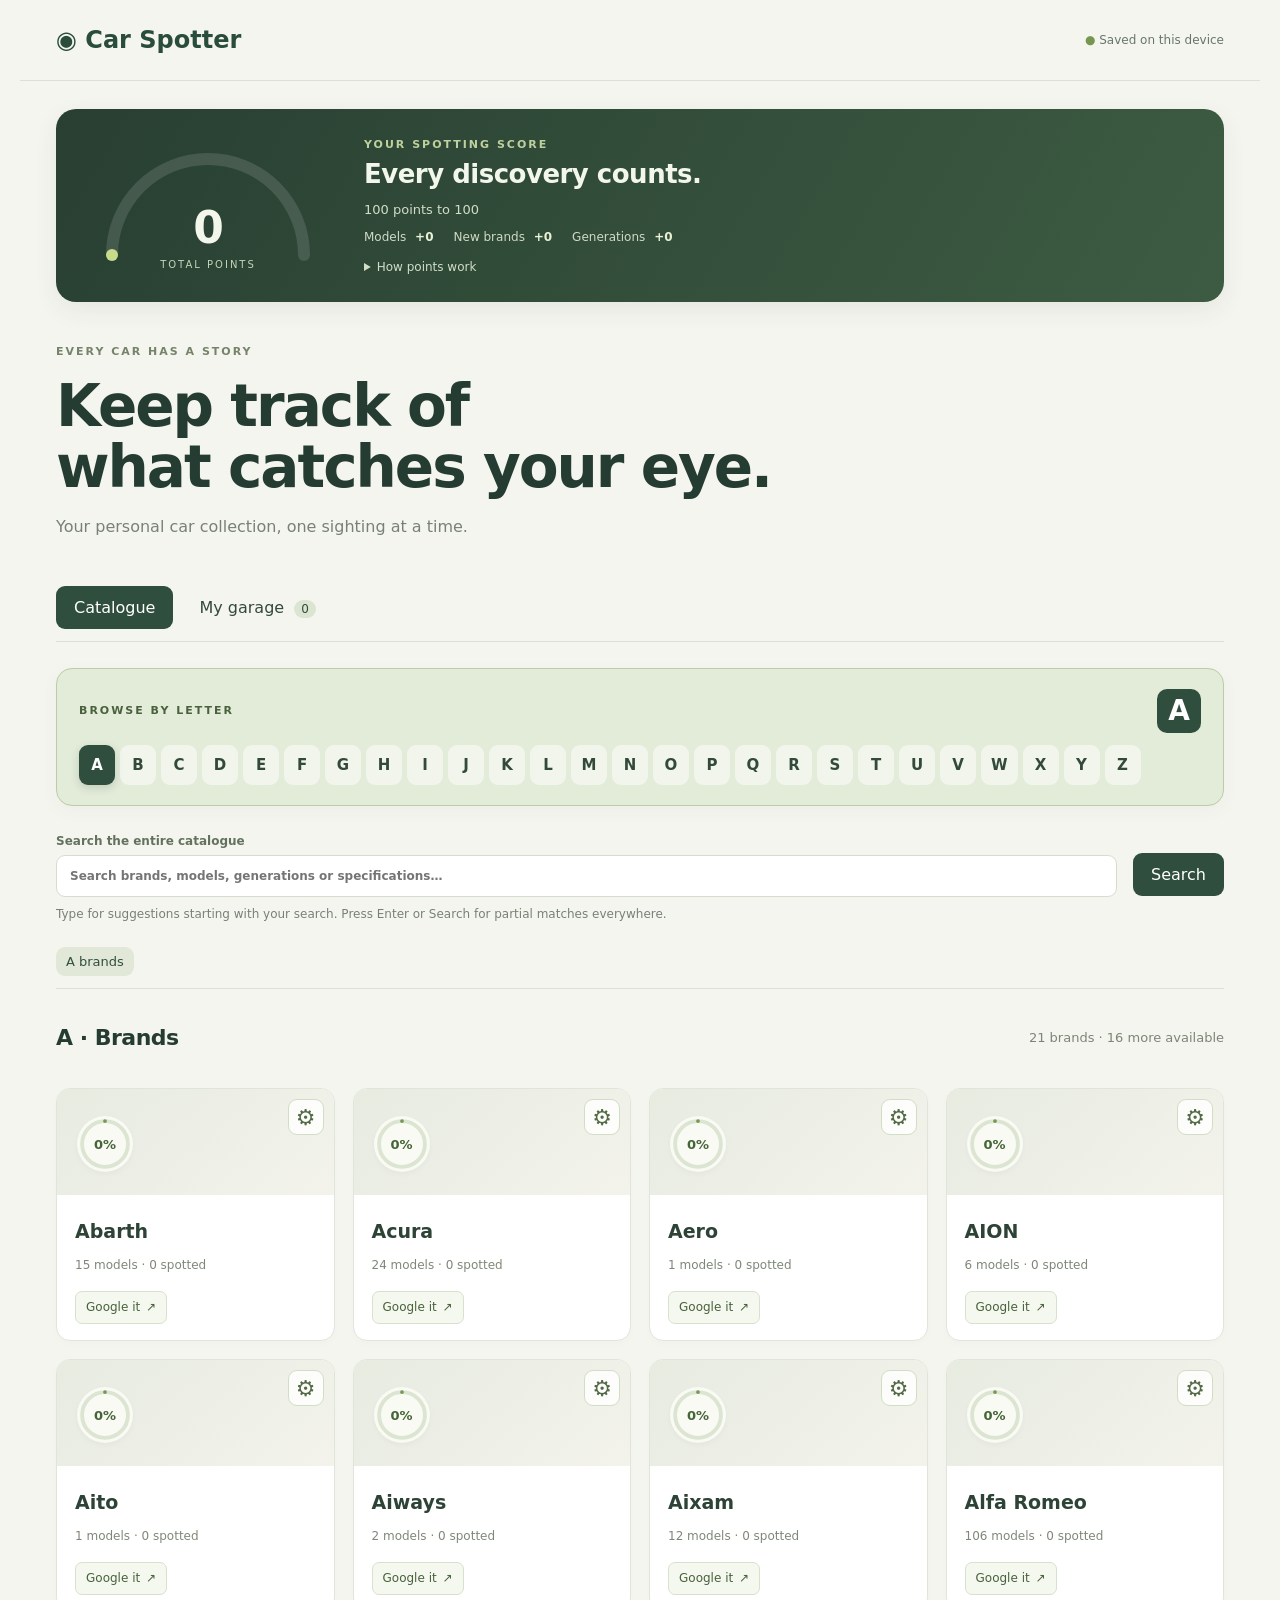
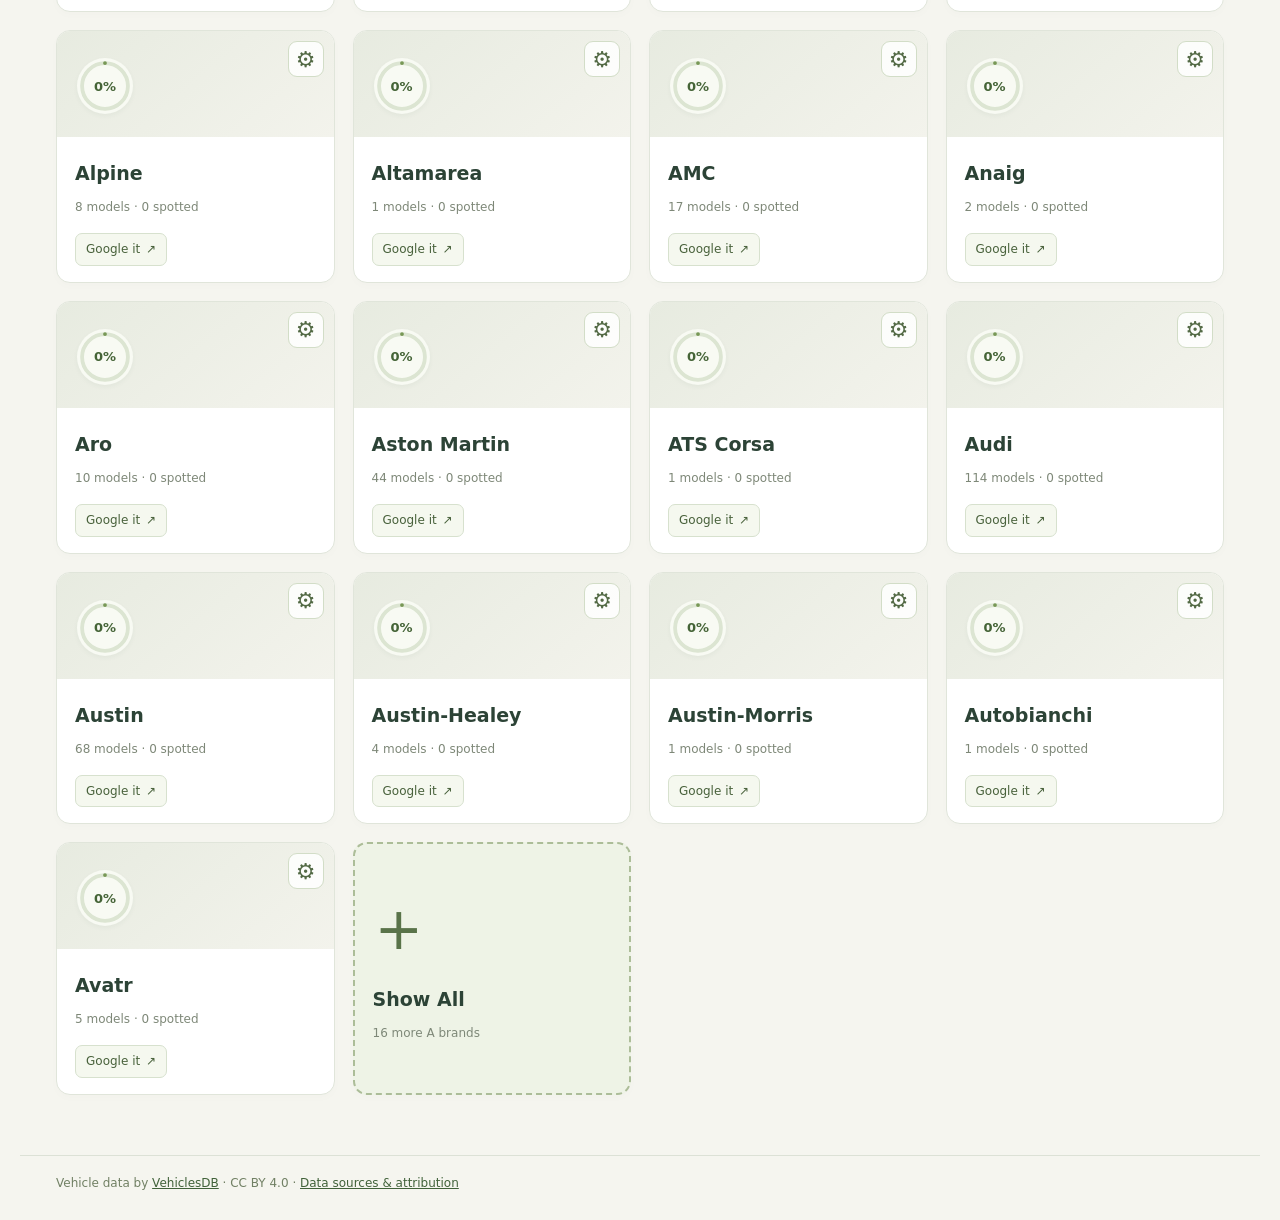
==== commit bdcd5d91: "Search the full catalogue with prefix suggestions and submitted partial matches" ====
--- a/web/index.html
+++ b/web/index.html
@@ -19,8 +19,9 @@
 <nav aria-label="Views"><button id="catalogue-tab" class="active">Catalogue</button><button id="garage-tab">My garage <span id="count">0</span></button></nav>
 <p id="status" role="status"></p>
 <nav id="alphabet" aria-label="Filter brands by first letter"></nav>
+<form id="catalogue-search" class="filters" role="search"><label class="search">Search the entire catalogue<input id="search" type="search" placeholder="Search brands, models, generations or specifications…" autocomplete="off" aria-describedby="search-help"></label><button type="submit" class="primary">Search</button></form>
+<p id="search-help" class="muted small">Type for suggestions starting with your search. Press Enter or Search for partial matches everywhere.</p>
 <section id="catalogue-view">
-<div class="filters"><label class="search">Search within this folder<input id="search" type="search" placeholder="Find a brand…"></label></div>
 <nav id="breadcrumbs" aria-label="Catalogue folders"></nav>
 <div class="section-heading"><h2 id="folder-title">Brands</h2><span id="results"></span></div>
 <div id="folder-info"></div>
--- a/web/styles.css
+++ b/web/styles.css
@@ -12,3 +12,4 @@
 .score-panel{margin:28px 0 0;padding:24px 32px;display:flex;align-items:center;gap:36px;border-radius:20px;background:linear-gradient(120deg,#283f32,#3d5b42);color:#f3f6eb;box-shadow:0 8px 24px #263b3012}.score-instrument{position:relative;width:240px;flex-shrink:0}.score-instrument svg{display:block;width:100%}.score-track,#score-fill{fill:none;stroke-width:12;stroke-linecap:round}.score-track{stroke:#ffffff20}#score-fill{stroke:#c7db8c;transition:stroke-dasharray .5s ease}.score-reading{position:absolute;left:0;right:0;bottom:8px;text-align:center;display:flex;flex-direction:column}.score-reading strong{font-size:44px;line-height:1.15;font-variant-numeric:tabular-nums;letter-spacing:-1px}.score-reading span{font-size:10px;letter-spacing:2px;color:#c4d4b9;margin-top:5px}.score-copy{flex:1;min-width:0}.score-copy .eyebrow{color:#bfd09e;margin:0 0 8px}.score-copy h2{font-size:26px;margin:0 0 8px}.score-copy>p:not(.eyebrow){font-size:13px;color:#d1ddc6}.score-breakdown{display:flex;flex-wrap:wrap;gap:8px 20px;font-size:12px;color:#cfdbc5}.score-breakdown b{color:#e8f1d4;margin-left:5px}.score-rules{margin-top:16px;font-size:12px;color:#d2dec9}.score-rules summary{cursor:pointer;width:fit-content}.score-rules p{max-width:640px;line-height:1.6}.intro{padding-top:32px}@media(max-width:720px){.score-panel{padding:20px;gap:14px;flex-direction:column;align-items:stretch}.score-instrument{width:210px;align-self:center}.score-copy h2{font-size:23px}.score-breakdown{gap:8px 15px}.score-reading strong{font-size:38px}}@media(prefers-reduced-motion:reduce){#score-fill{transition:none}}
 .card-links{padding:0 18px 16px}.google-link{display:inline-flex;gap:6px;align-items:center;padding:7px 10px;border:1px solid #d7e1ce;border-radius:7px;font-size:12px;text-decoration:none;color:#48613b;background:#f5f8ef;line-height:1.4}.google-link:hover{background:#e3ecd8;color:#294c32}.google-link:focus-visible{outline:2px solid #304e3e;outline-offset:3px}.brand-card>.brand-open,.search-card>.brand-open{height:auto}.spec-panel>.google-link,#detail-content>.google-link,#folder-info>.google-link{margin:0 10px 12px 0}.card-body>.google-link{margin:10px 10px 0 0}
 .reference-options{margin-top:18px;padding:16px;background:#edf2e5;border:1px solid #d4dfc7;border-radius:10px;font-size:13px}.reference-options summary{cursor:pointer;font-weight:600}.reference-options ul{list-style:none;padding:0;max-height:320px;overflow:auto}.reference-options li{display:flex;align-items:center;justify-content:space-between;gap:12px;padding:8px 0;border-bottom:1px solid #dce5d2}.site-footer{max-width:1240px;margin:auto;padding:20px 36px 30px;border-top:1px solid #dce1d6;font-size:12px;color:#718064}.site-footer a,.credits a{color:#41623a}.credits{max-width:1000px;line-height:1.6}.source-notices{white-space:pre-wrap;overflow-wrap:anywhere;font:12px/1.6 ui-monospace,monospace;background:#edf2e5;padding:20px;border-radius:12px}@media(max-width:720px){.site-footer{padding:20px}.reference-options li{align-items:flex-start;flex-wrap:wrap}}
+#catalogue-search{align-items:flex-end;margin-bottom:8px}#catalogue-search>.search{width:auto;min-width:0}#catalogue-search>button{margin-bottom:1px}#search-help{margin:0 0 24px}.search-card .brand-open{width:100%;text-align:left}.search-card .meta{overflow-wrap:anywhere}
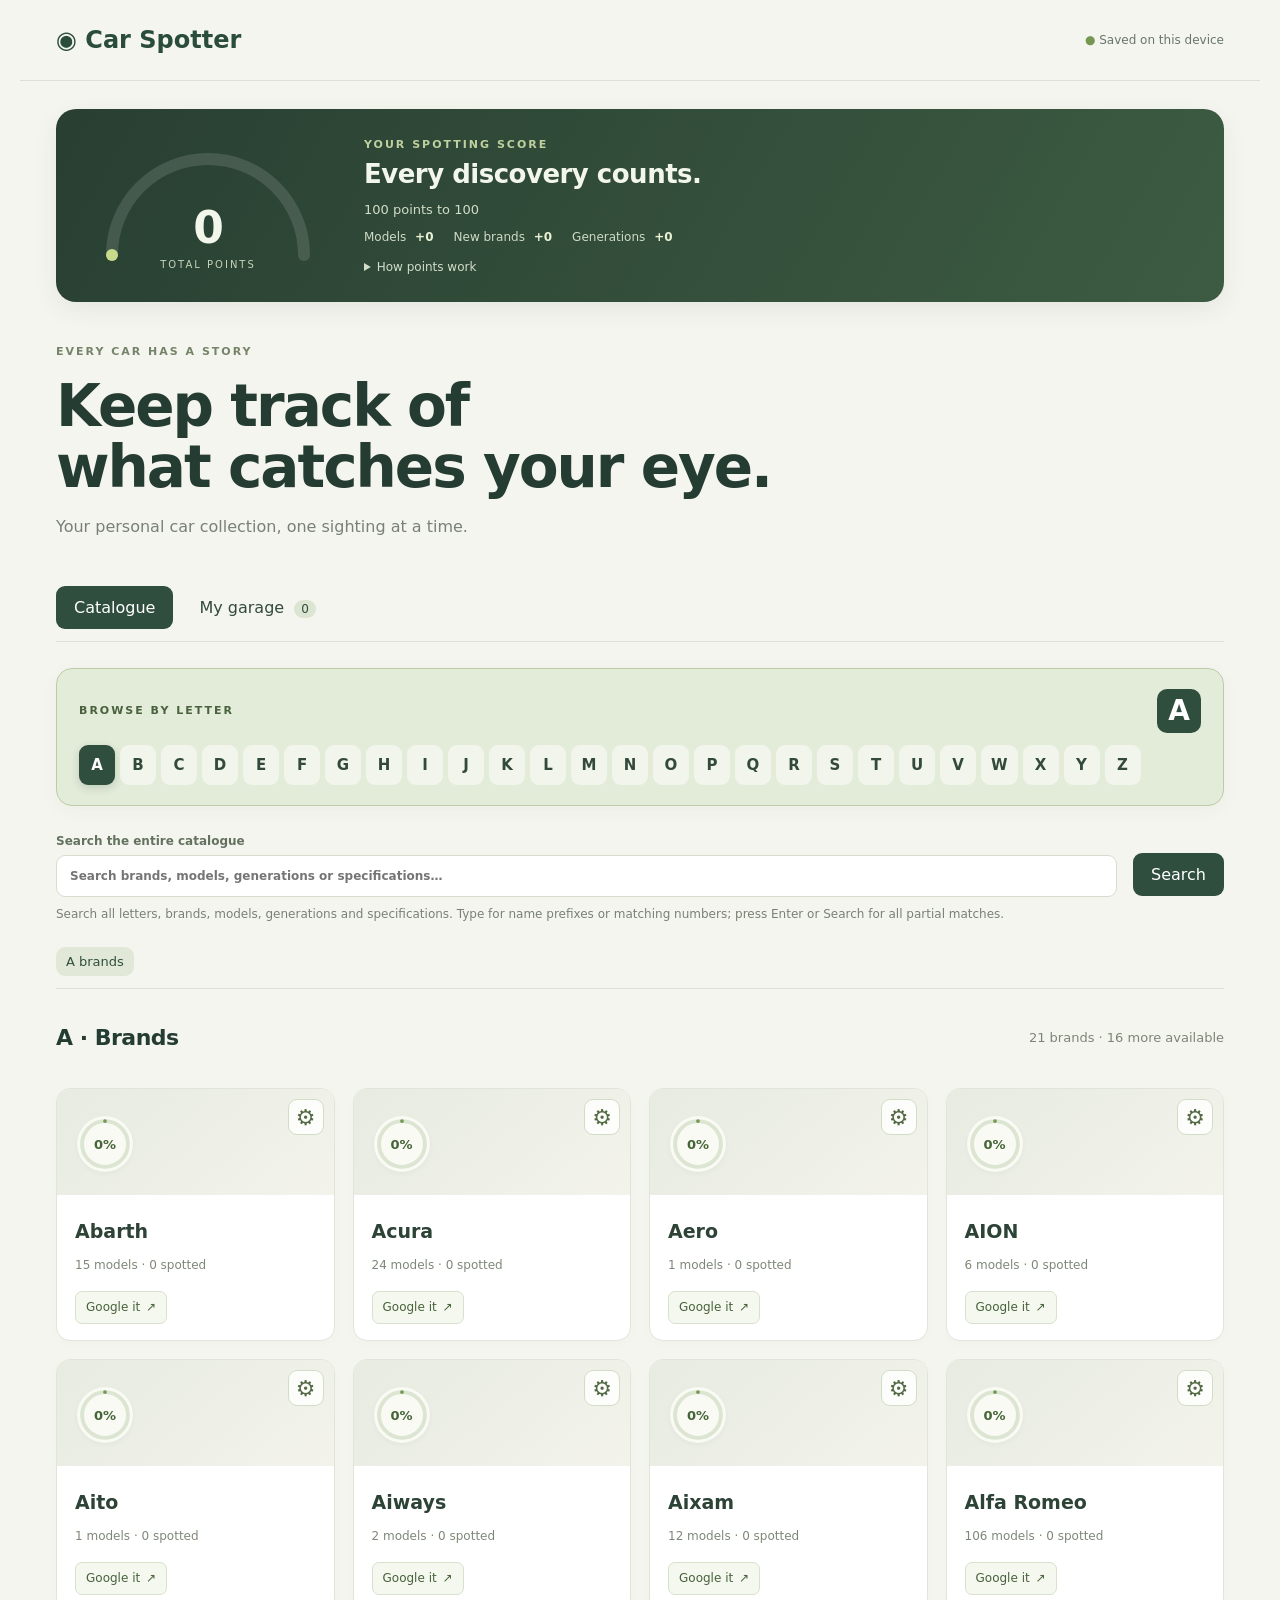
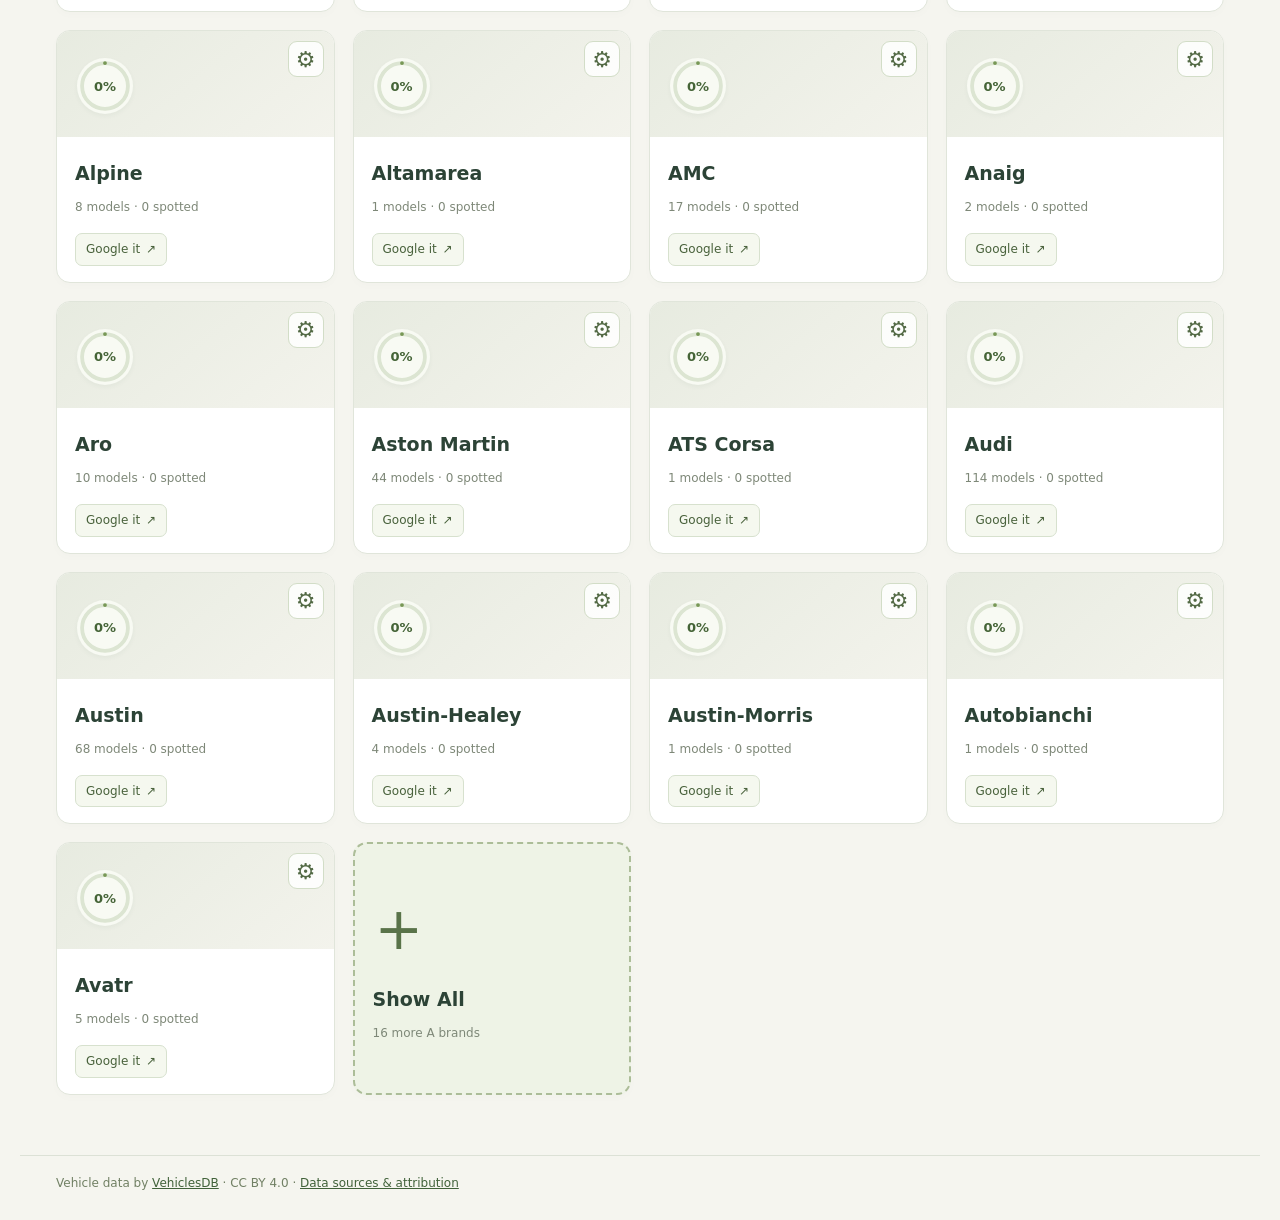
==== commit d77ee569: "Fix global search asset caching and include numeric matches across brands" ====
--- a/web/index.html
+++ b/web/index.html
@@ -2,7 +2,7 @@
 <html lang="en">
 <head>
 <meta charset="utf-8"><meta name="viewport" content="width=device-width, initial-scale=1">
-<title>Car Spotter</title><link rel="stylesheet" href="styles.css">
+<title>Car Spotter</title><link rel="stylesheet" href="styles.css?v=global-search-2">
 </head>
 <body>
 <header><a class="logo" href="#">◉ Car Spotter</a><span class="local">Saved on this device</span></header>
@@ -20,7 +20,7 @@
 <p id="status" role="status"></p>
 <nav id="alphabet" aria-label="Filter brands by first letter"></nav>
 <form id="catalogue-search" class="filters" role="search"><label class="search">Search the entire catalogue<input id="search" type="search" placeholder="Search brands, models, generations or specifications…" autocomplete="off" aria-describedby="search-help"></label><button type="submit" class="primary">Search</button></form>
-<p id="search-help" class="muted small">Type for suggestions starting with your search. Press Enter or Search for partial matches everywhere.</p>
+<p id="search-help" class="muted small">Search all letters, brands, models, generations and specifications. Type for name prefixes or matching numbers; press Enter or Search for all partial matches.</p>
 <section id="catalogue-view">
 <nav id="breadcrumbs" aria-label="Catalogue folders"></nav>
 <div class="section-heading"><h2 id="folder-title">Brands</h2><span id="results"></span></div>
@@ -33,5 +33,5 @@
 <footer class="site-footer">Vehicle data by <a href="https://vehiclesdb.com" target="_blank" rel="noopener noreferrer">VehiclesDB</a> · CC BY 4.0 · <a href="credits.html">Data sources &amp; attribution</a></footer>
 <dialog id="detail"><button class="close" aria-label="Close car card">×</button><div id="detail-content"></div></dialog>
 <dialog id="log"><button class="close" aria-label="Close sighting form">×</button><p class="eyebrow">ADD TO YOUR COLLECTION</p><h2 id="log-title"></h2><form id="log-form"><label>Generation<select id="generation"></select></label><label>Body style<select id="body-style"></select></label><label>Engine / designation<select id="engine"></select></label><label>Technical reference (optional)<select id="specification"></select></label><label>Short note <span class="muted">optional</span><textarea id="note" maxlength="500" rows="3" placeholder="Where did you see it? What stood out?"></textarea></label><label class="photo-picker">Photo <span class="muted">optional</span><input id="photo" type="file" accept="image/*"></label><img id="preview" alt="Selected sighting photo" hidden><p class="muted small">A photo records your sighting; it is not independently verified.</p><p id="form-error" role="alert"></p><button type="submit" class="primary">Save sighting</button></form></dialog>
-<script type="module" src="app.js"></script>
+<script type="module" src="app.js?v=global-search-2"></script>
 </body></html>
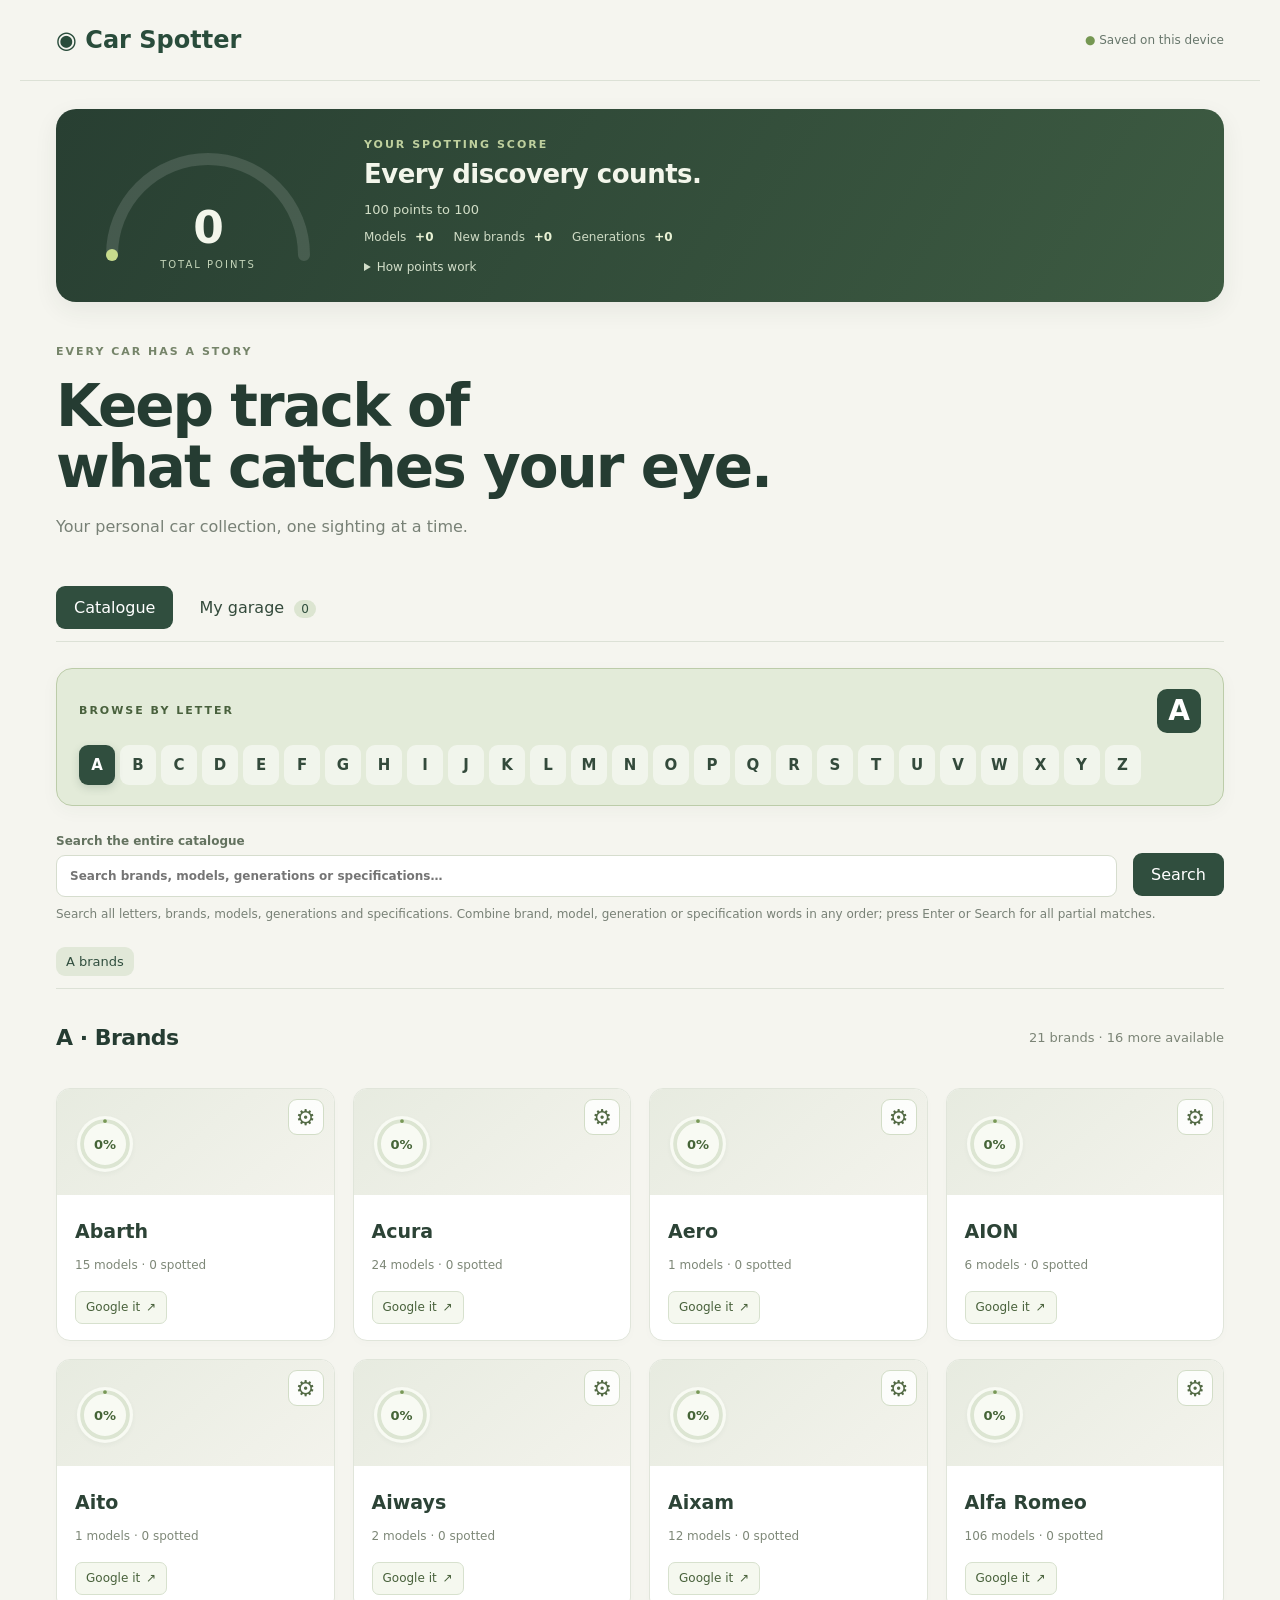
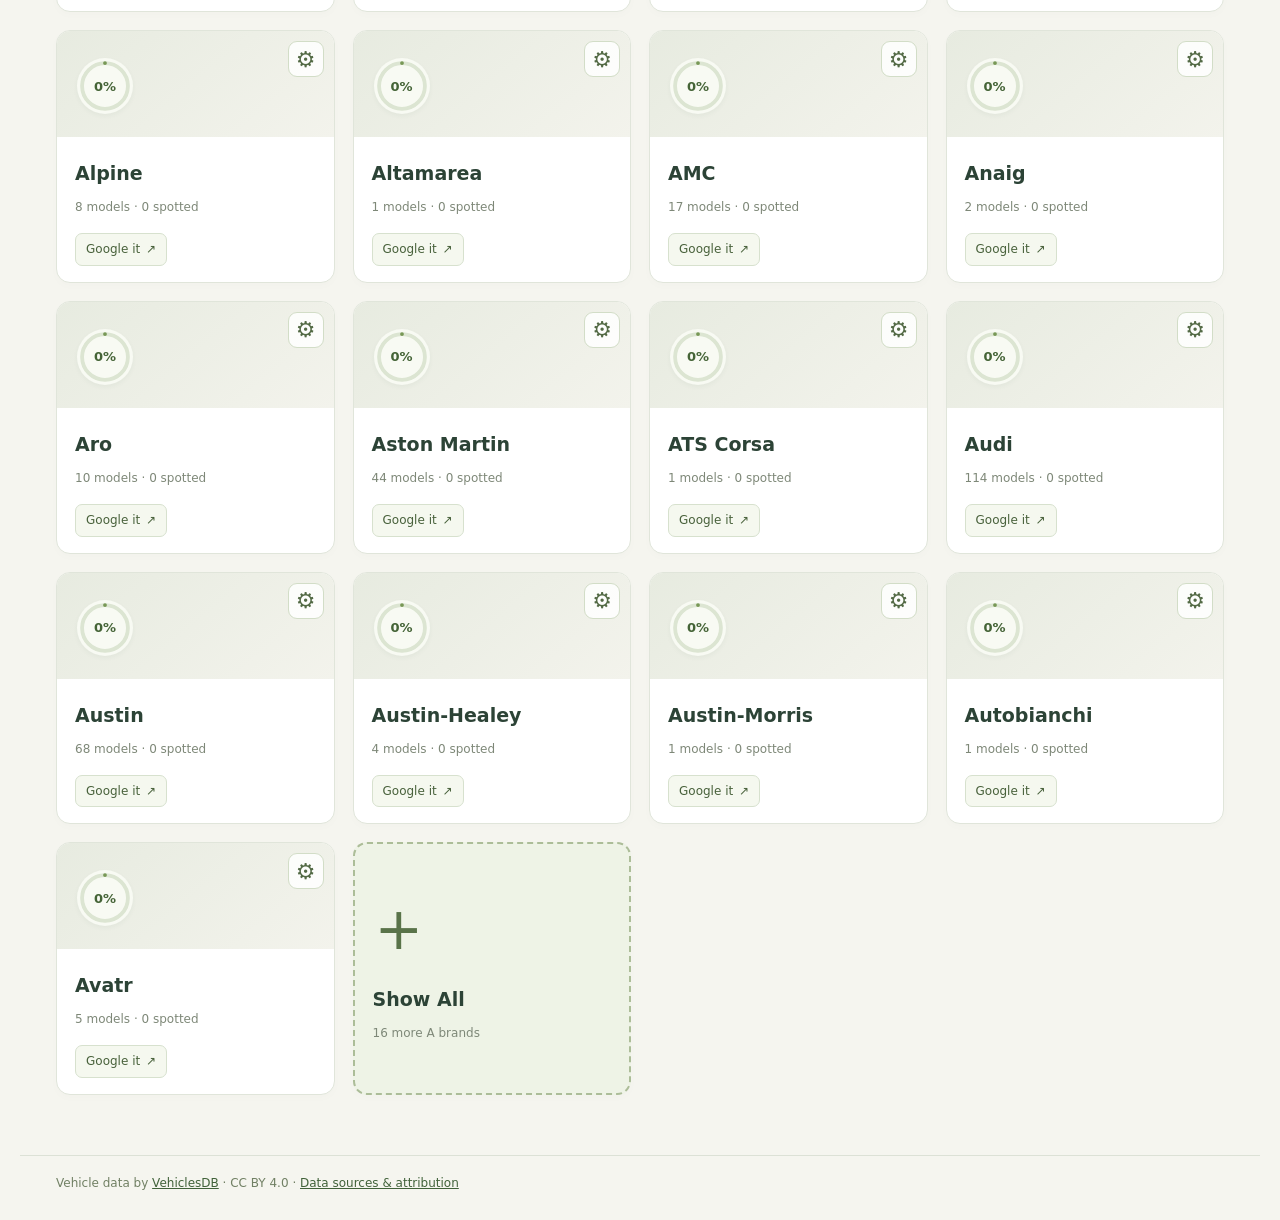
==== commit dfd609d3: "Match multi-word search terms across catalogue hierarchy levels" ====
--- a/web/index.html
+++ b/web/index.html
@@ -2,7 +2,7 @@
 <html lang="en">
 <head>
 <meta charset="utf-8"><meta name="viewport" content="width=device-width, initial-scale=1">
-<title>Car Spotter</title><link rel="stylesheet" href="styles.css?v=global-search-2">
+<title>Car Spotter</title><link rel="stylesheet" href="styles.css?v=global-search-3">
 </head>
 <body>
 <header><a class="logo" href="#">◉ Car Spotter</a><span class="local">Saved on this device</span></header>
@@ -20,7 +20,7 @@
 <p id="status" role="status"></p>
 <nav id="alphabet" aria-label="Filter brands by first letter"></nav>
 <form id="catalogue-search" class="filters" role="search"><label class="search">Search the entire catalogue<input id="search" type="search" placeholder="Search brands, models, generations or specifications…" autocomplete="off" aria-describedby="search-help"></label><button type="submit" class="primary">Search</button></form>
-<p id="search-help" class="muted small">Search all letters, brands, models, generations and specifications. Type for name prefixes or matching numbers; press Enter or Search for all partial matches.</p>
+<p id="search-help" class="muted small">Search all letters, brands, models, generations and specifications. Combine brand, model, generation or specification words in any order; press Enter or Search for all partial matches.</p>
 <section id="catalogue-view">
 <nav id="breadcrumbs" aria-label="Catalogue folders"></nav>
 <div class="section-heading"><h2 id="folder-title">Brands</h2><span id="results"></span></div>
@@ -33,5 +33,5 @@
 <footer class="site-footer">Vehicle data by <a href="https://vehiclesdb.com" target="_blank" rel="noopener noreferrer">VehiclesDB</a> · CC BY 4.0 · <a href="credits.html">Data sources &amp; attribution</a></footer>
 <dialog id="detail"><button class="close" aria-label="Close car card">×</button><div id="detail-content"></div></dialog>
 <dialog id="log"><button class="close" aria-label="Close sighting form">×</button><p class="eyebrow">ADD TO YOUR COLLECTION</p><h2 id="log-title"></h2><form id="log-form"><label>Generation<select id="generation"></select></label><label>Body style<select id="body-style"></select></label><label>Engine / designation<select id="engine"></select></label><label>Technical reference (optional)<select id="specification"></select></label><label>Short note <span class="muted">optional</span><textarea id="note" maxlength="500" rows="3" placeholder="Where did you see it? What stood out?"></textarea></label><label class="photo-picker">Photo <span class="muted">optional</span><input id="photo" type="file" accept="image/*"></label><img id="preview" alt="Selected sighting photo" hidden><p class="muted small">A photo records your sighting; it is not independently verified.</p><p id="form-error" role="alert"></p><button type="submit" class="primary">Save sighting</button></form></dialog>
-<script type="module" src="app.js?v=global-search-2"></script>
+<script type="module" src="app.js?v=global-search-3"></script>
 </body></html>
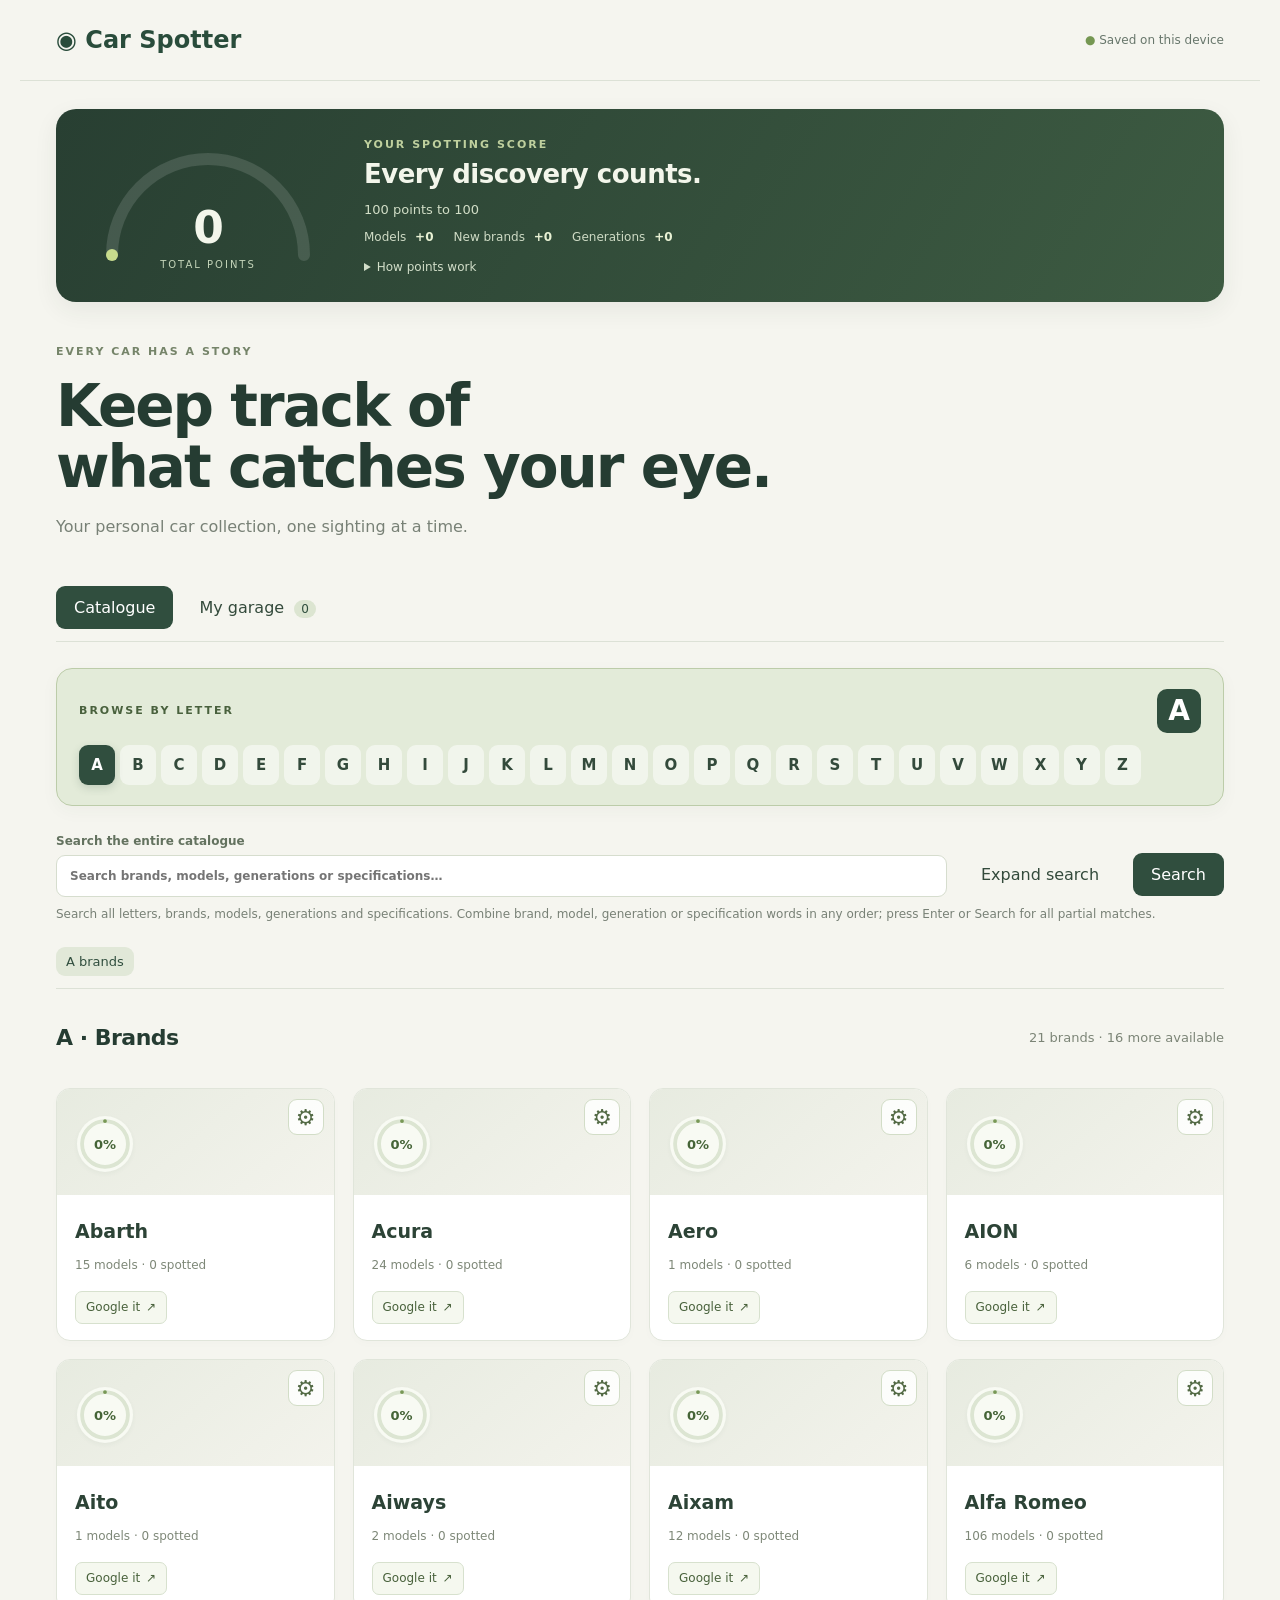
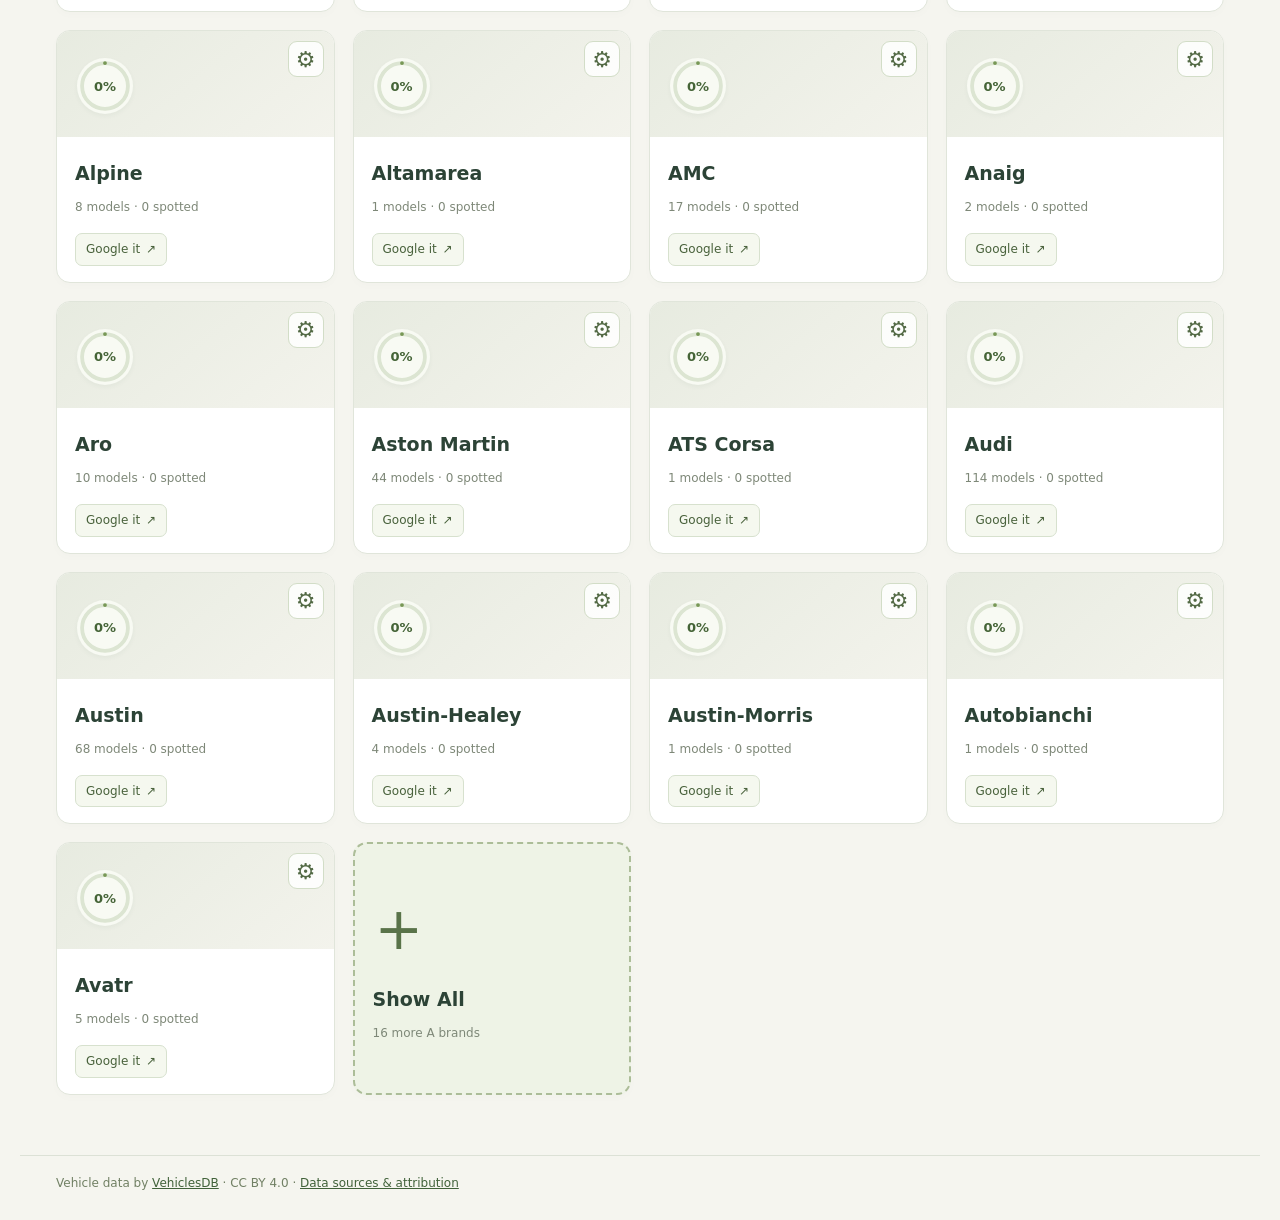
==== commit bcc41811: "Add expandable global search filters for brand, model, production years and horsepower" ====
--- a/web/index.html
+++ b/web/index.html
@@ -2,7 +2,7 @@
 <html lang="en">
 <head>
 <meta charset="utf-8"><meta name="viewport" content="width=device-width, initial-scale=1">
-<title>Car Spotter</title><link rel="stylesheet" href="styles.css?v=global-search-3">
+<title>Car Spotter</title><link rel="stylesheet" href="styles.css?v=advanced-search-1">
 </head>
 <body>
 <header><a class="logo" href="#">◉ Car Spotter</a><span class="local">Saved on this device</span></header>
@@ -19,7 +19,18 @@
 <nav aria-label="Views"><button id="catalogue-tab" class="active">Catalogue</button><button id="garage-tab">My garage <span id="count">0</span></button></nav>
 <p id="status" role="status"></p>
 <nav id="alphabet" aria-label="Filter brands by first letter"></nav>
-<form id="catalogue-search" class="filters" role="search"><label class="search">Search the entire catalogue<input id="search" type="search" placeholder="Search brands, models, generations or specifications…" autocomplete="off" aria-describedby="search-help"></label><button type="submit" class="primary">Search</button></form>
+<form id="catalogue-search" class="filters" role="search"><label class="search">Search the entire catalogue<input id="search" type="search" placeholder="Search brands, models, generations or specifications…" autocomplete="off" aria-describedby="search-help"></label><button type="button" id="expand-search" aria-expanded="false" aria-controls="advanced-search">Expand search</button><button type="submit" class="primary">Search</button></form>
+<section id="advanced-search" class="advanced-search" hidden aria-label="Search filters">
+<div class="advanced-fields">
+<label>Brand<select id="filter-brand"><option value="">All brands</option></select></label>
+<label>Model<select id="filter-model" disabled><option value="">All models</option></select></label>
+<label>Year from<input id="filter-year-from" type="number" min="1880" max="2100" step="1" placeholder="Any year" form="catalogue-search"></label>
+<label>Year to<input id="filter-year-to" type="number" min="1880" max="2100" step="1" placeholder="Any year" form="catalogue-search"></label>
+<label>Horsepower from<input id="filter-hp-min" type="number" min="0" step="1" placeholder="Any hp" form="catalogue-search"></label>
+<label>Horsepower to<input id="filter-hp-max" type="number" min="0" step="1" placeholder="Any hp" form="catalogue-search"></label>
+</div><p class="muted small">Years match overlapping generation production periods; unspecified end years are treated as open-ended. Horsepower uses reported hp labels. Entries without the required data are excluded.</p><p id="filter-error" role="alert"></p><button type="button" id="clear-search-filters">Clear filters</button>
+</section>
+<p id="active-filter-summary" class="muted small" role="status"></p>
 <p id="search-help" class="muted small">Search all letters, brands, models, generations and specifications. Combine brand, model, generation or specification words in any order; press Enter or Search for all partial matches.</p>
 <section id="catalogue-view">
 <nav id="breadcrumbs" aria-label="Catalogue folders"></nav>
@@ -33,5 +44,5 @@
 <footer class="site-footer">Vehicle data by <a href="https://vehiclesdb.com" target="_blank" rel="noopener noreferrer">VehiclesDB</a> · CC BY 4.0 · <a href="credits.html">Data sources &amp; attribution</a></footer>
 <dialog id="detail"><button class="close" aria-label="Close car card">×</button><div id="detail-content"></div></dialog>
 <dialog id="log"><button class="close" aria-label="Close sighting form">×</button><p class="eyebrow">ADD TO YOUR COLLECTION</p><h2 id="log-title"></h2><form id="log-form"><label>Generation<select id="generation"></select></label><label>Body style<select id="body-style"></select></label><label>Engine / designation<select id="engine"></select></label><label>Technical reference (optional)<select id="specification"></select></label><label>Short note <span class="muted">optional</span><textarea id="note" maxlength="500" rows="3" placeholder="Where did you see it? What stood out?"></textarea></label><label class="photo-picker">Photo <span class="muted">optional</span><input id="photo" type="file" accept="image/*"></label><img id="preview" alt="Selected sighting photo" hidden><p class="muted small">A photo records your sighting; it is not independently verified.</p><p id="form-error" role="alert"></p><button type="submit" class="primary">Save sighting</button></form></dialog>
-<script type="module" src="app.js?v=global-search-3"></script>
+<script type="module" src="app.js?v=advanced-search-1"></script>
 </body></html>
--- a/web/styles.css
+++ b/web/styles.css
@@ -13,3 +13,5 @@
 .card-links{padding:0 18px 16px}.google-link{display:inline-flex;gap:6px;align-items:center;padding:7px 10px;border:1px solid #d7e1ce;border-radius:7px;font-size:12px;text-decoration:none;color:#48613b;background:#f5f8ef;line-height:1.4}.google-link:hover{background:#e3ecd8;color:#294c32}.google-link:focus-visible{outline:2px solid #304e3e;outline-offset:3px}.brand-card>.brand-open,.search-card>.brand-open{height:auto}.spec-panel>.google-link,#detail-content>.google-link,#folder-info>.google-link{margin:0 10px 12px 0}.card-body>.google-link{margin:10px 10px 0 0}
 .reference-options{margin-top:18px;padding:16px;background:#edf2e5;border:1px solid #d4dfc7;border-radius:10px;font-size:13px}.reference-options summary{cursor:pointer;font-weight:600}.reference-options ul{list-style:none;padding:0;max-height:320px;overflow:auto}.reference-options li{display:flex;align-items:center;justify-content:space-between;gap:12px;padding:8px 0;border-bottom:1px solid #dce5d2}.site-footer{max-width:1240px;margin:auto;padding:20px 36px 30px;border-top:1px solid #dce1d6;font-size:12px;color:#718064}.site-footer a,.credits a{color:#41623a}.credits{max-width:1000px;line-height:1.6}.source-notices{white-space:pre-wrap;overflow-wrap:anywhere;font:12px/1.6 ui-monospace,monospace;background:#edf2e5;padding:20px;border-radius:12px}@media(max-width:720px){.site-footer{padding:20px}.reference-options li{align-items:flex-start;flex-wrap:wrap}}
 #catalogue-search{align-items:flex-end;margin-bottom:8px}#catalogue-search>.search{width:auto;min-width:0}#catalogue-search>button{margin-bottom:1px}#search-help{margin:0 0 24px}.search-card .brand-open{width:100%;text-align:left}.search-card .meta{overflow-wrap:anywhere}
+.advanced-search{background:#eaf0e2;border:1px solid #d3dfc6;border-radius:14px;padding:20px;margin:12px 0 18px}.advanced-fields{display:grid;grid-template-columns:repeat(3,minmax(0,1fr));gap:16px}.advanced-search #clear-search-filters{border:1px solid #cad8bc;background:#fff}#filter-error{color:#a0382e;font-size:13px}#filter-error:empty{display:none}@media(max-width:720px){.advanced-fields{grid-template-columns:repeat(2,minmax(0,1fr))}#catalogue-search>button{width:100%}}@media(max-width:360px){.advanced-fields{grid-template-columns:1fr}}
+#active-filter-summary:empty{display:none}
